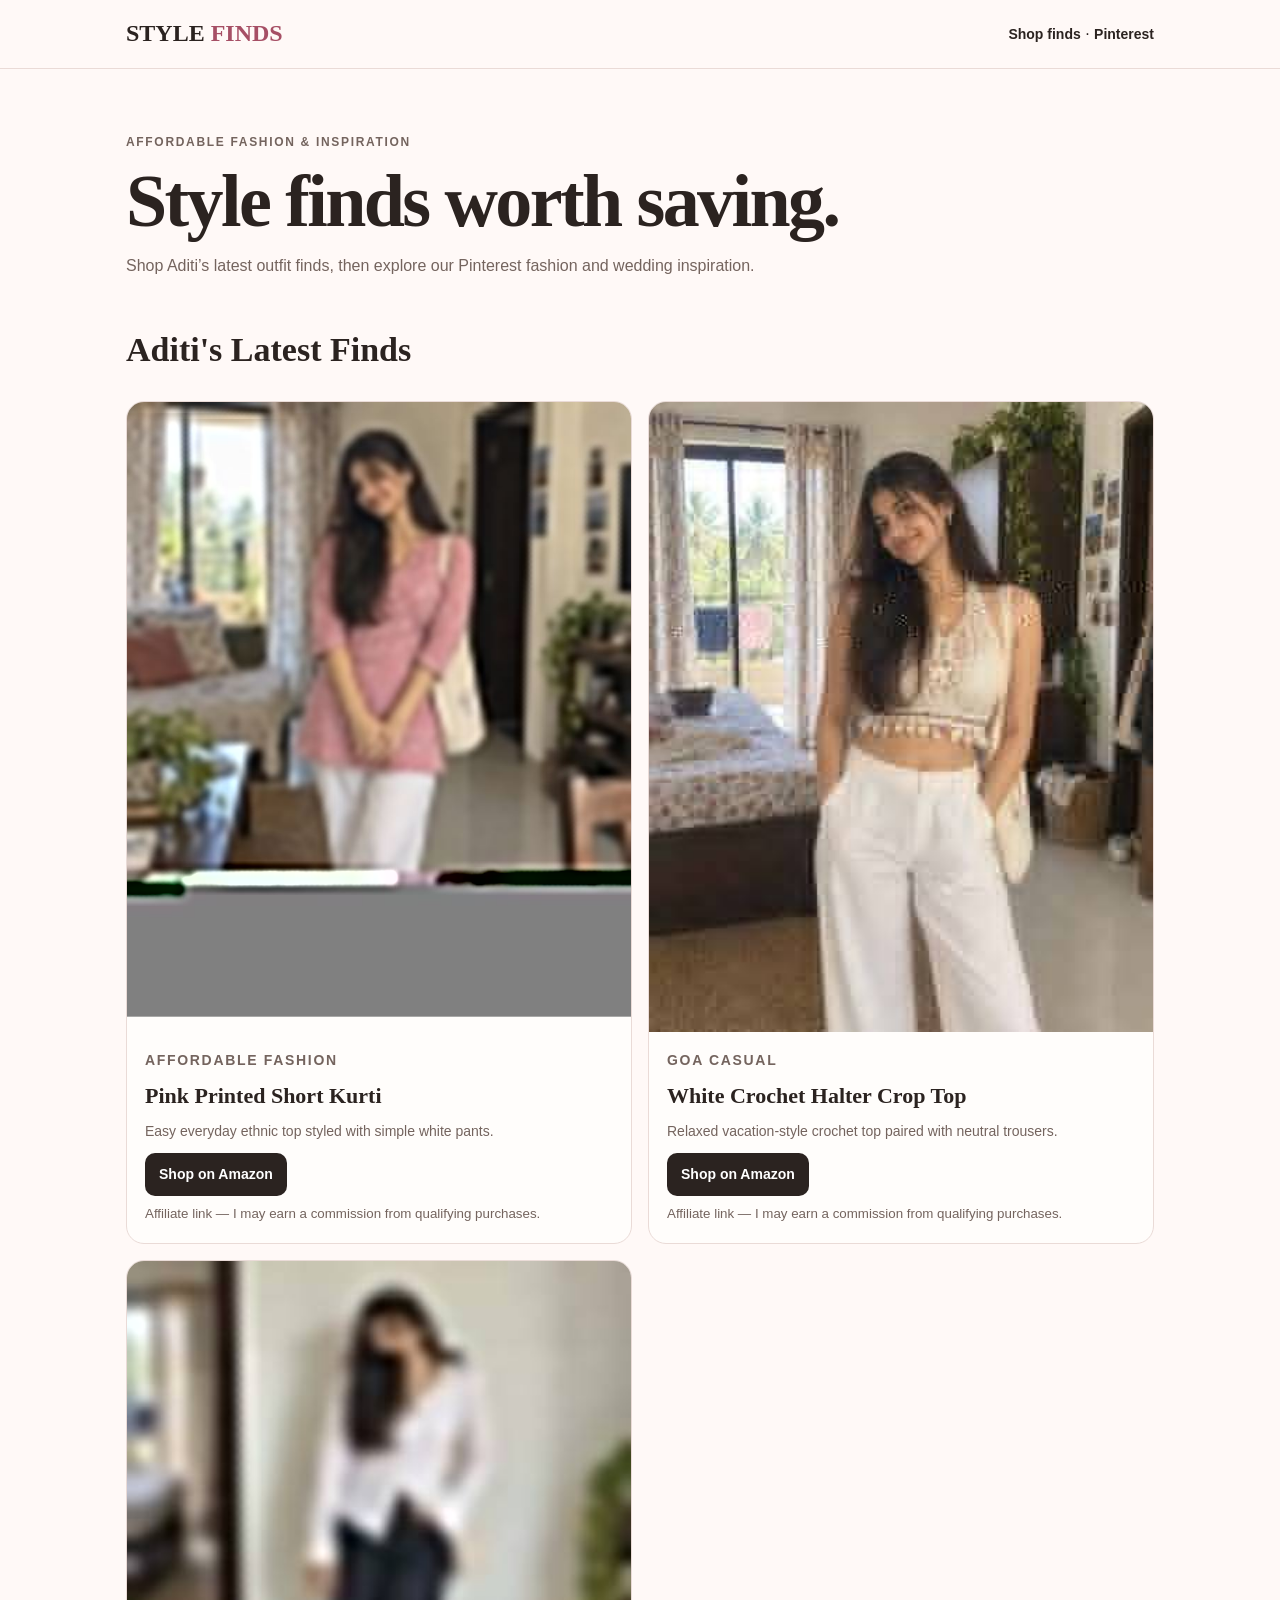
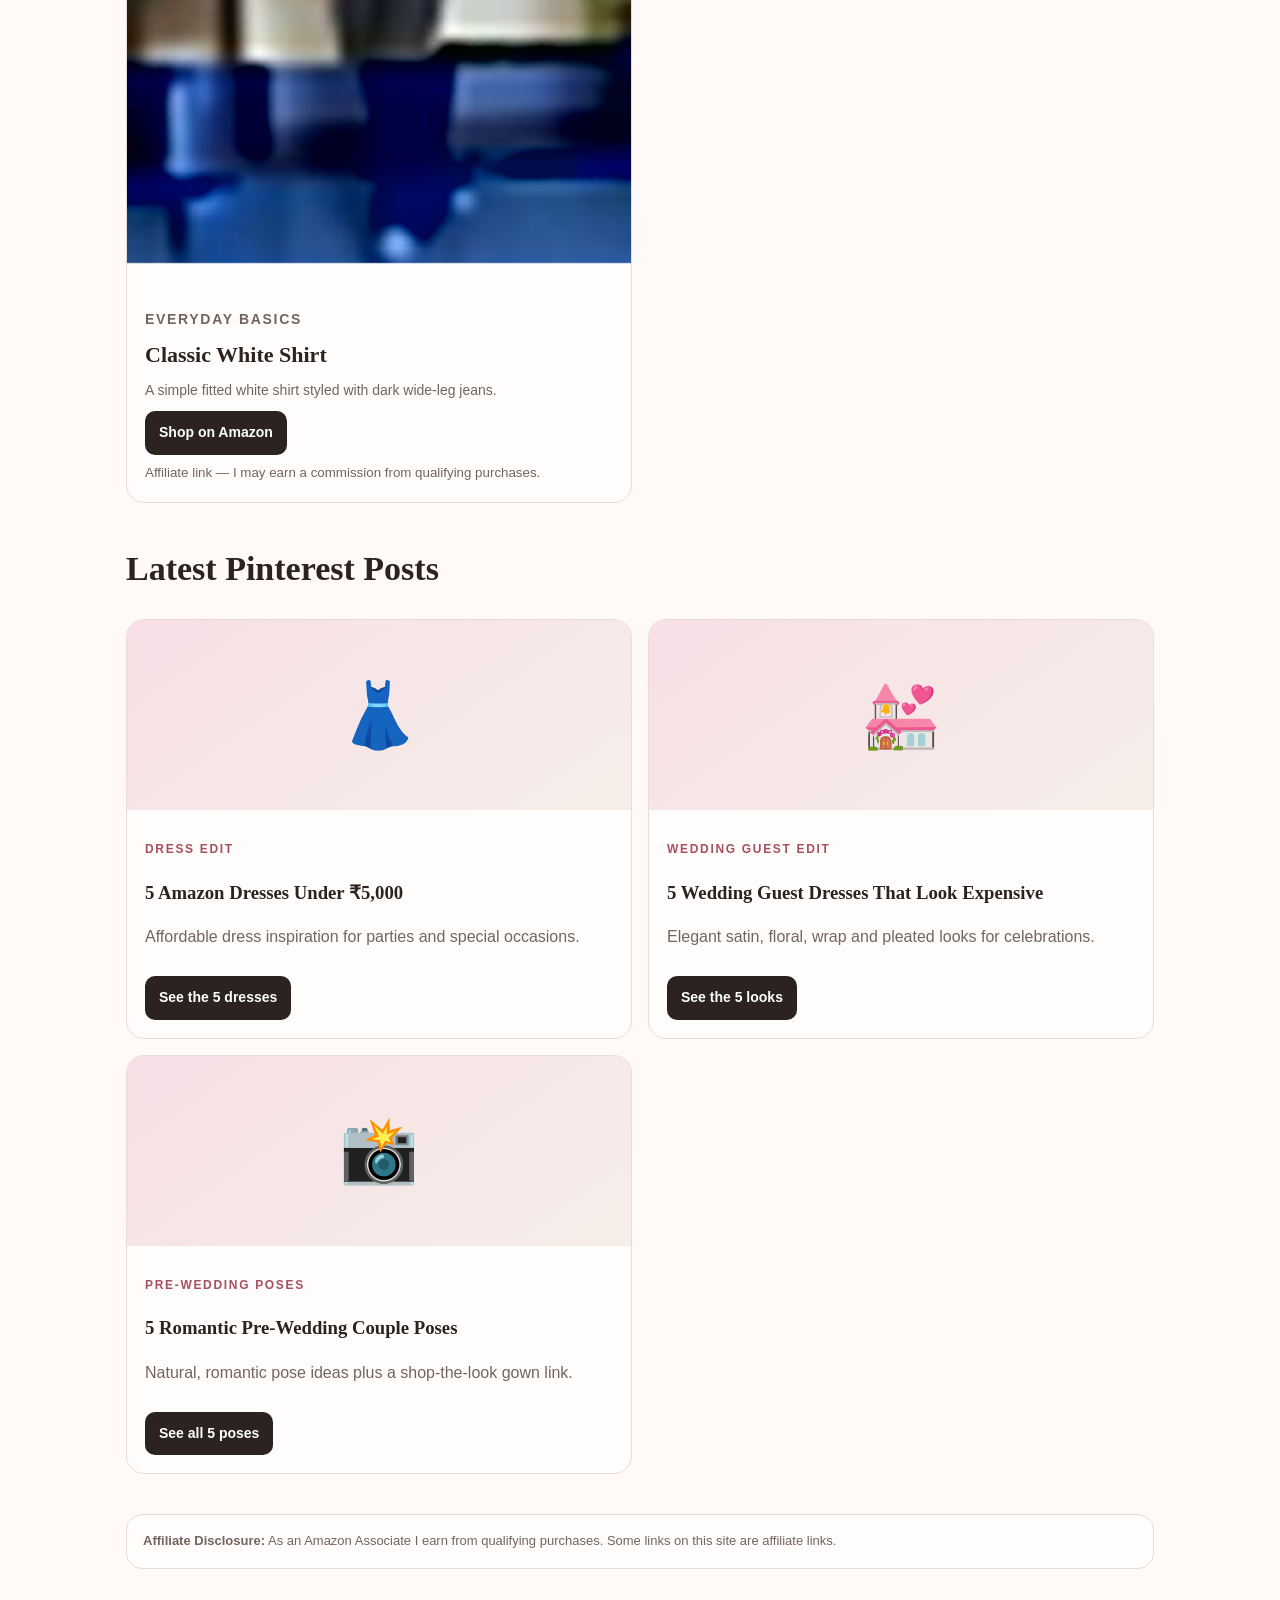
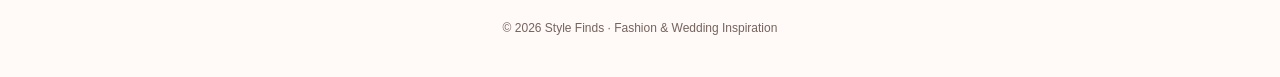
==== index.html @ 00b9300a "Put Instagram shop finds first on landing page" ====
<!doctype html>
<html lang="en">
<head>
<meta charset="utf-8"><meta name="viewport" content="width=device-width,initial-scale=1">
<title>Style Finds | Affordable Fashion & Wedding Inspiration</title>
<meta name="description" content="Affordable fashion finds, Pinterest outfit ideas and wedding inspiration.">
<link rel="stylesheet" href="assets/styles.css">
</head>
<body>
<header><div class="wrap nav"><a class="brand" href="index.html">STYLE <span>FINDS</span></a><nav><a href="#instagram-finds">Shop finds</a> · <a href="#posts">Pinterest</a></nav></div></header>
<main class="wrap">
<section class="hero"><p class="kicker">Affordable fashion & inspiration</p><h1>Style finds worth saving.</h1><p>Shop Aditi’s latest outfit finds, then explore our Pinterest fashion and wedding inspiration.</p></section>

<section id="instagram-finds">
  <h2>Aditi's Latest Finds</h2>
  <div class="product-grid">
    <article class="product">
      <img src="assets/aditi-pink-kurti.jpg" alt="Aditi wearing a pink printed kurti" class="product-image" loading="lazy" decoding="async">
      <div class="product-copy">
        <p class="product-category">Affordable fashion</p>
        <h3>Pink Printed Short Kurti</h3>
        <p>Easy everyday ethnic top styled with simple white pants.</p>
        <a href="https://link.amazon/B05fGh5Cb" target="_blank" rel="nofollow sponsored noopener">Shop on Amazon</a>
        <small>Affiliate link — I may earn a commission from qualifying purchases.</small>
      </div>
    </article>

    <article class="product">
      <img src="assets/aditi-crochet-top.jpg" alt="Aditi wearing a white crochet halter crop top" class="product-image" loading="lazy" decoding="async">
      <div class="product-copy">
        <p class="product-category">Goa casual</p>
        <h3>White Crochet Halter Crop Top</h3>
        <p>Relaxed vacation-style crochet top paired with neutral trousers.</p>
        <a href="https://link.amazon/B07fJzAlu" target="_blank" rel="nofollow sponsored noopener">Shop on Amazon</a>
        <small>Affiliate link — I may earn a commission from qualifying purchases.</small>
      </div>
    </article>

    <article class="product">
      <img src="assets/aditi-white-shirt.jpg" alt="Aditi wearing a fitted white shirt" class="product-image" loading="lazy" decoding="async">
      <div class="product-copy">
        <p class="product-category">Everyday basics</p>
        <h3>Classic White Shirt</h3>
        <p>A simple fitted white shirt styled with dark wide-leg jeans.</p>
        <a href="https://link.amazon/B0d11ypb2" target="_blank" rel="nofollow sponsored noopener">Shop on Amazon</a>
        <small>Affiliate link — I may earn a commission from qualifying purchases.</small>
      </div>
    </article>
  </div>
</section>

<section id="posts"><h2>Latest Pinterest Posts</h2><div class="post-grid">
<article class="post-card"><div class="post-art">👗</div><div class="post-copy"><p class="kicker">Dress edit</p><h3>5 Amazon Dresses Under ₹5,000</h3><p class="muted">Affordable dress inspiration for parties and special occasions.</p><a href="posts/5-dresses-under-5000.html">See the 5 dresses</a></div></article>
<article class="post-card"><div class="post-art">💒</div><div class="post-copy"><p class="kicker">Wedding guest edit</p><h3>5 Wedding Guest Dresses That Look Expensive</h3><p class="muted">Elegant satin, floral, wrap and pleated looks for celebrations.</p><a href="posts/5-wedding-guest-dresses.html">See the 5 looks</a></div></article>
<article class="post-card"><div class="post-art">📸</div><div class="post-copy"><p class="kicker">Pre-wedding poses</p><h3>5 Romantic Pre-Wedding Couple Poses</h3><p class="muted">Natural, romantic pose ideas plus a shop-the-look gown link.</p><a href="posts/5-pre-wedding-couple-poses.html">See all 5 poses</a></div></article>
</div></section>




<div class="notice"><strong>Affiliate Disclosure:</strong> As an Amazon Associate I earn from qualifying purchases. Some links on this site are affiliate links.</div>
</main><footer>© 2026 Style Finds · Fashion & Wedding Inspiration</footer></body></html>
---- assets/styles.css ----
:root{
  --paper:#fff9f7;--white:#fffdfb;--rose:#a64f65;--blush:#d9a0ae;
  --soft:#f4dde3;--ink:#2b2320;--muted:#74645e;--line:#eadbd7
}
*{box-sizing:border-box}
body{margin:0;background:var(--paper);color:var(--ink);font-family:Arial,Helvetica,sans-serif;line-height:1.55}
.wrap{max-width:1060px;margin:auto;padding:0 16px}
header{border-bottom:1px solid var(--line);background:rgba(255,249,247,.96)}
.nav{height:68px;display:flex;align-items:center;justify-content:space-between}
.brand{font-family:Georgia,serif;font-weight:700;font-size:24px;text-decoration:none;color:var(--ink)}
.brand span{color:var(--rose)}
nav a{color:var(--ink);text-decoration:none;font-weight:700;font-size:14px}
.hero{padding:52px 0 30px}
.kicker{color:var(--rose);font-size:12px;font-weight:800;letter-spacing:.14em;text-transform:uppercase}
h1,h2,h3{font-family:Georgia,serif}
h1{font-size:clamp(42px,7vw,74px);line-height:1;letter-spacing:-.035em;margin:10px 0 16px}
h2{font-size:34px;margin:0 0 10px}
.hero p,.muted{color:var(--muted)}
.post-grid,.product-grid{display:grid;grid-template-columns:repeat(2,minmax(0,1fr));gap:16px;margin:24px 0 40px}
.post-card,.product{background:var(--white);border:1px solid var(--line);border-radius:18px;overflow:hidden}
.post-art,.product-art{min-height:190px;display:grid;place-items:center;background:linear-gradient(145deg,#f7dfe5,#f6eee9);font-size:64px}
.post-copy,.product-copy{padding:18px}
.post-copy a,.product-copy a{display:inline-block;margin-top:10px;background:var(--ink);color:white;text-decoration:none;padding:11px 14px;border-radius:10px;font-weight:800;font-size:14px}
.product-category{color:var(--rose);font-size:11px;letter-spacing:.12em;text-transform:uppercase;font-weight:800}
.product h3{margin:7px 0 8px;font-size:22px}
.product p{margin:0;color:var(--muted);font-size:14px}
.product small{display:block;margin-top:8px;color:var(--muted)}
.notice{background:var(--white);border:1px solid var(--line);border-radius:16px;padding:16px;margin:24px 0;color:var(--muted);font-size:13px}
.back{display:inline-block;margin:26px 0 0;color:var(--rose);font-weight:800;text-decoration:none}
footer{padding:26px 0 40px;color:var(--muted);font-size:12px;text-align:center}
@media(max-width:700px){.post-grid,.product-grid{grid-template-columns:1fr}.hero{padding-top:34px}}

.product-image{
  width:100%;
  height:auto;
  display:block;
  object-fit:contain;
  image-rendering:auto;
}
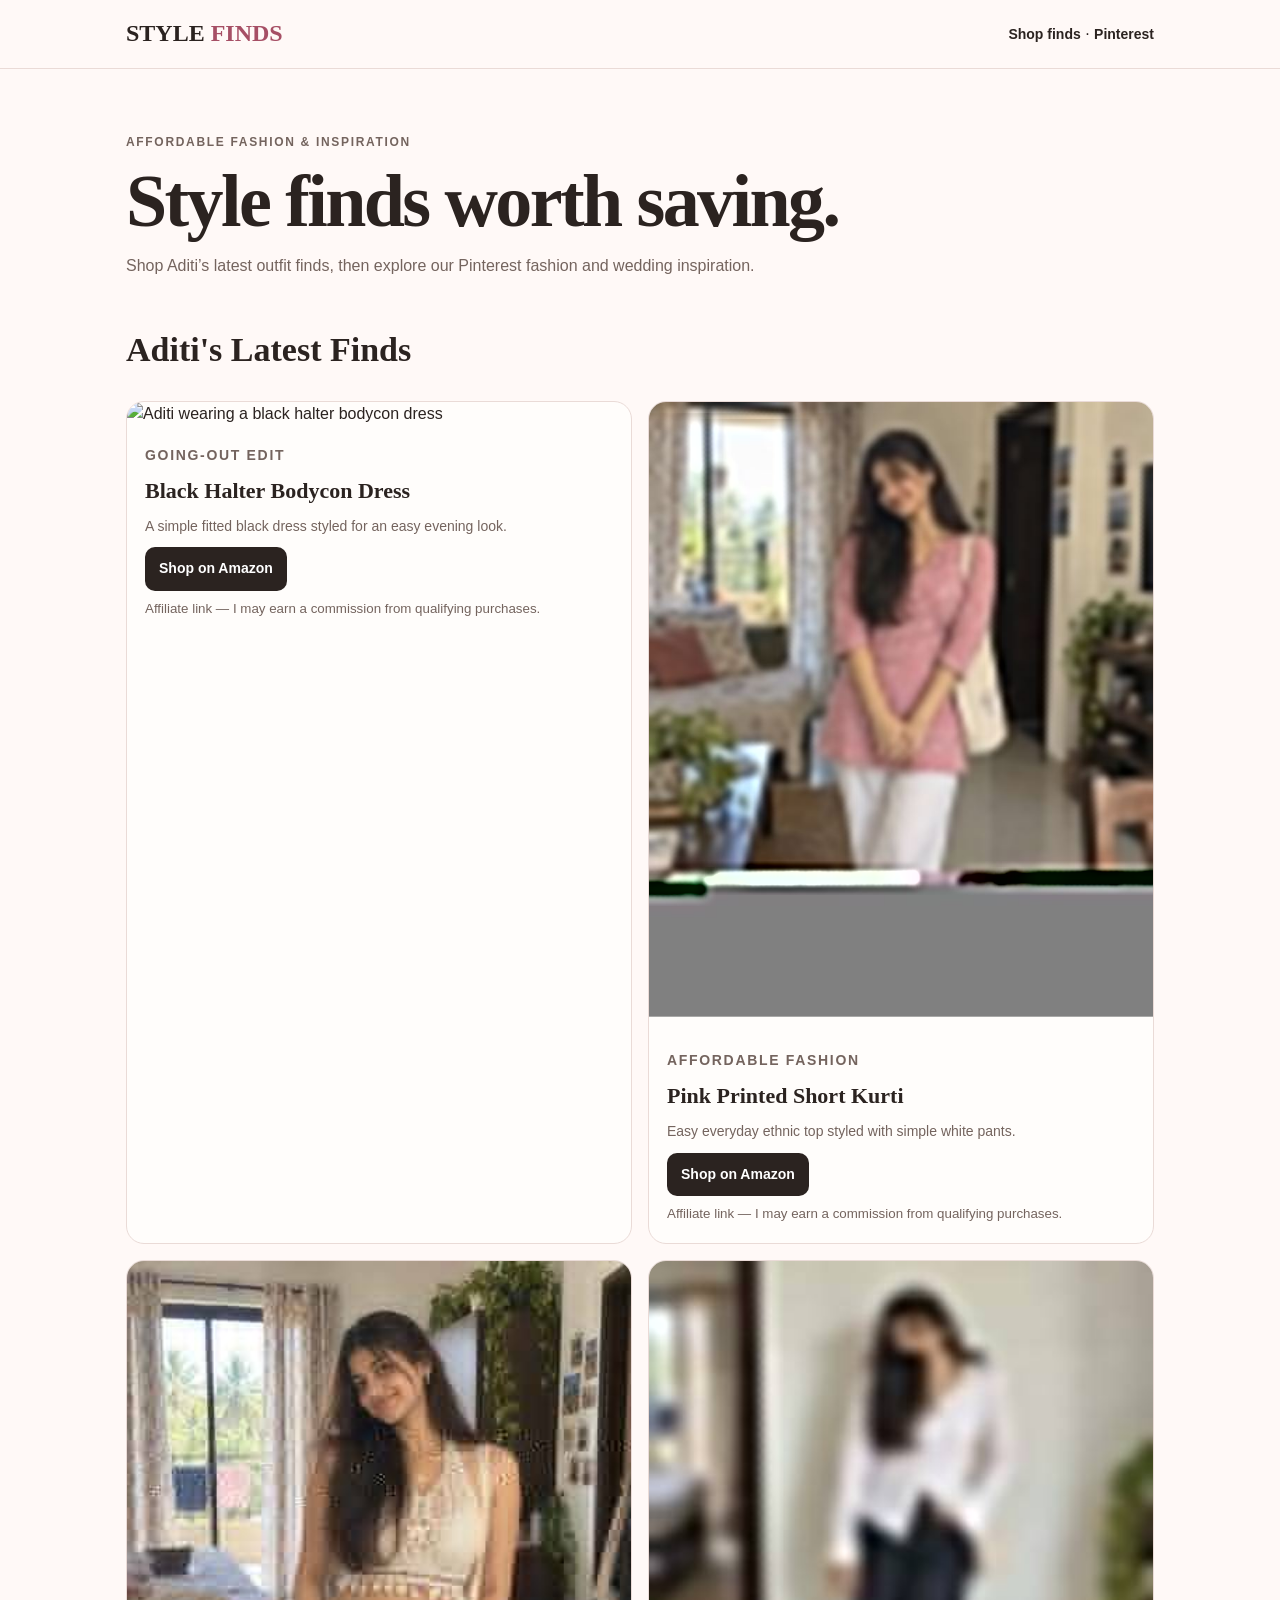
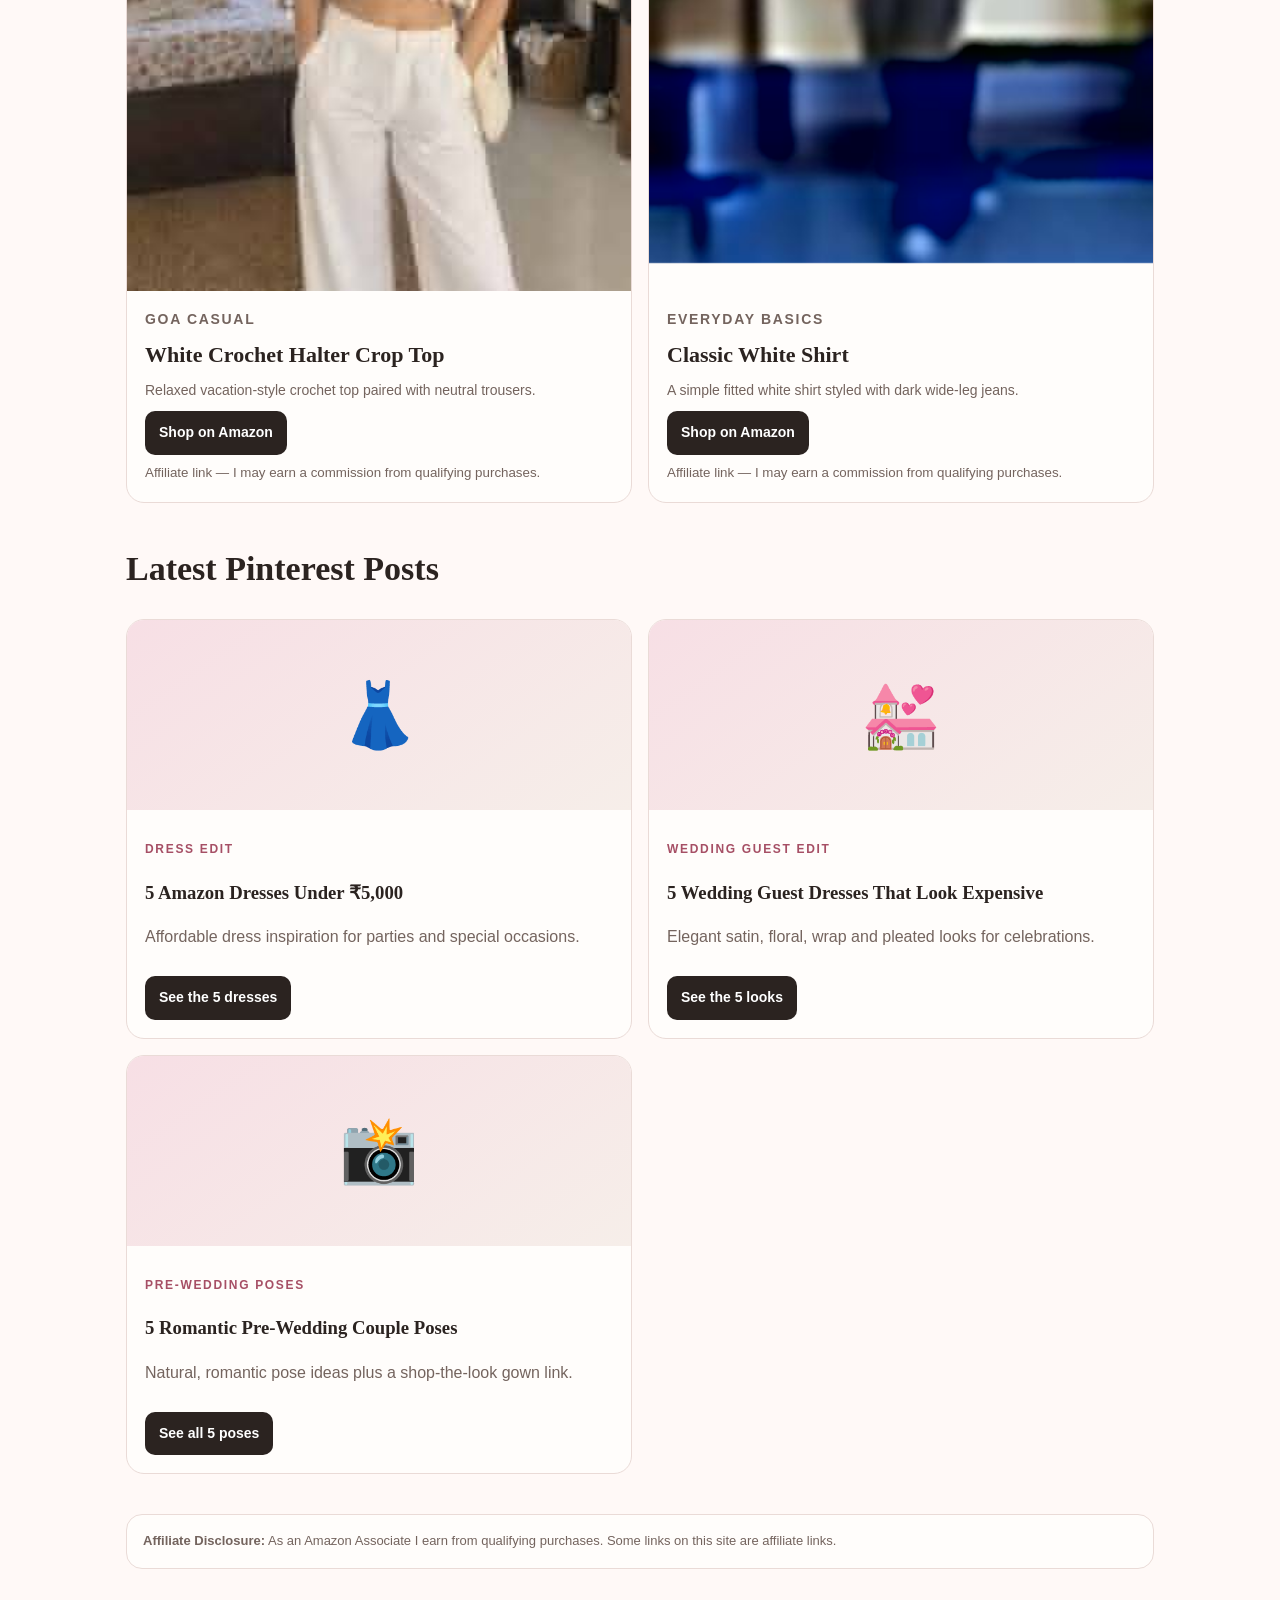
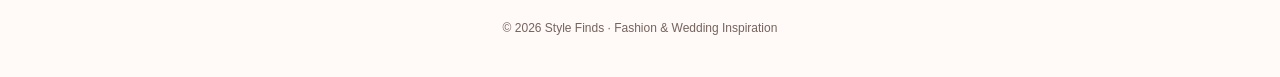
==== commit f73b0fa1: "Add black dress affiliate find" ====
--- a/index.html
+++ b/index.html
@@ -14,6 +14,17 @@
 <section id="instagram-finds">
   <h2>Aditi's Latest Finds</h2>
   <div class="product-grid">
+    <article class="product">
+      <img src="[data-uri]" alt="Aditi wearing a black halter bodycon dress" class="product-image" loading="lazy" decoding="async">
+      <div class="product-copy">
+        <p class="product-category">Going-out edit</p>
+        <h3>Black Halter Bodycon Dress</h3>
+        <p>A simple fitted black dress styled for an easy evening look.</p>
+        <a href="https://link.amazon/B09naNJTI" target="_blank" rel="nofollow sponsored noopener">Shop on Amazon</a>
+        <small>Affiliate link — I may earn a commission from qualifying purchases.</small>
+      </div>
+    </article>
+
     <article class="product">
       <img src="assets/aditi-pink-kurti.jpg" alt="Aditi wearing a pink printed kurti" class="product-image" loading="lazy" decoding="async">
       <div class="product-copy">
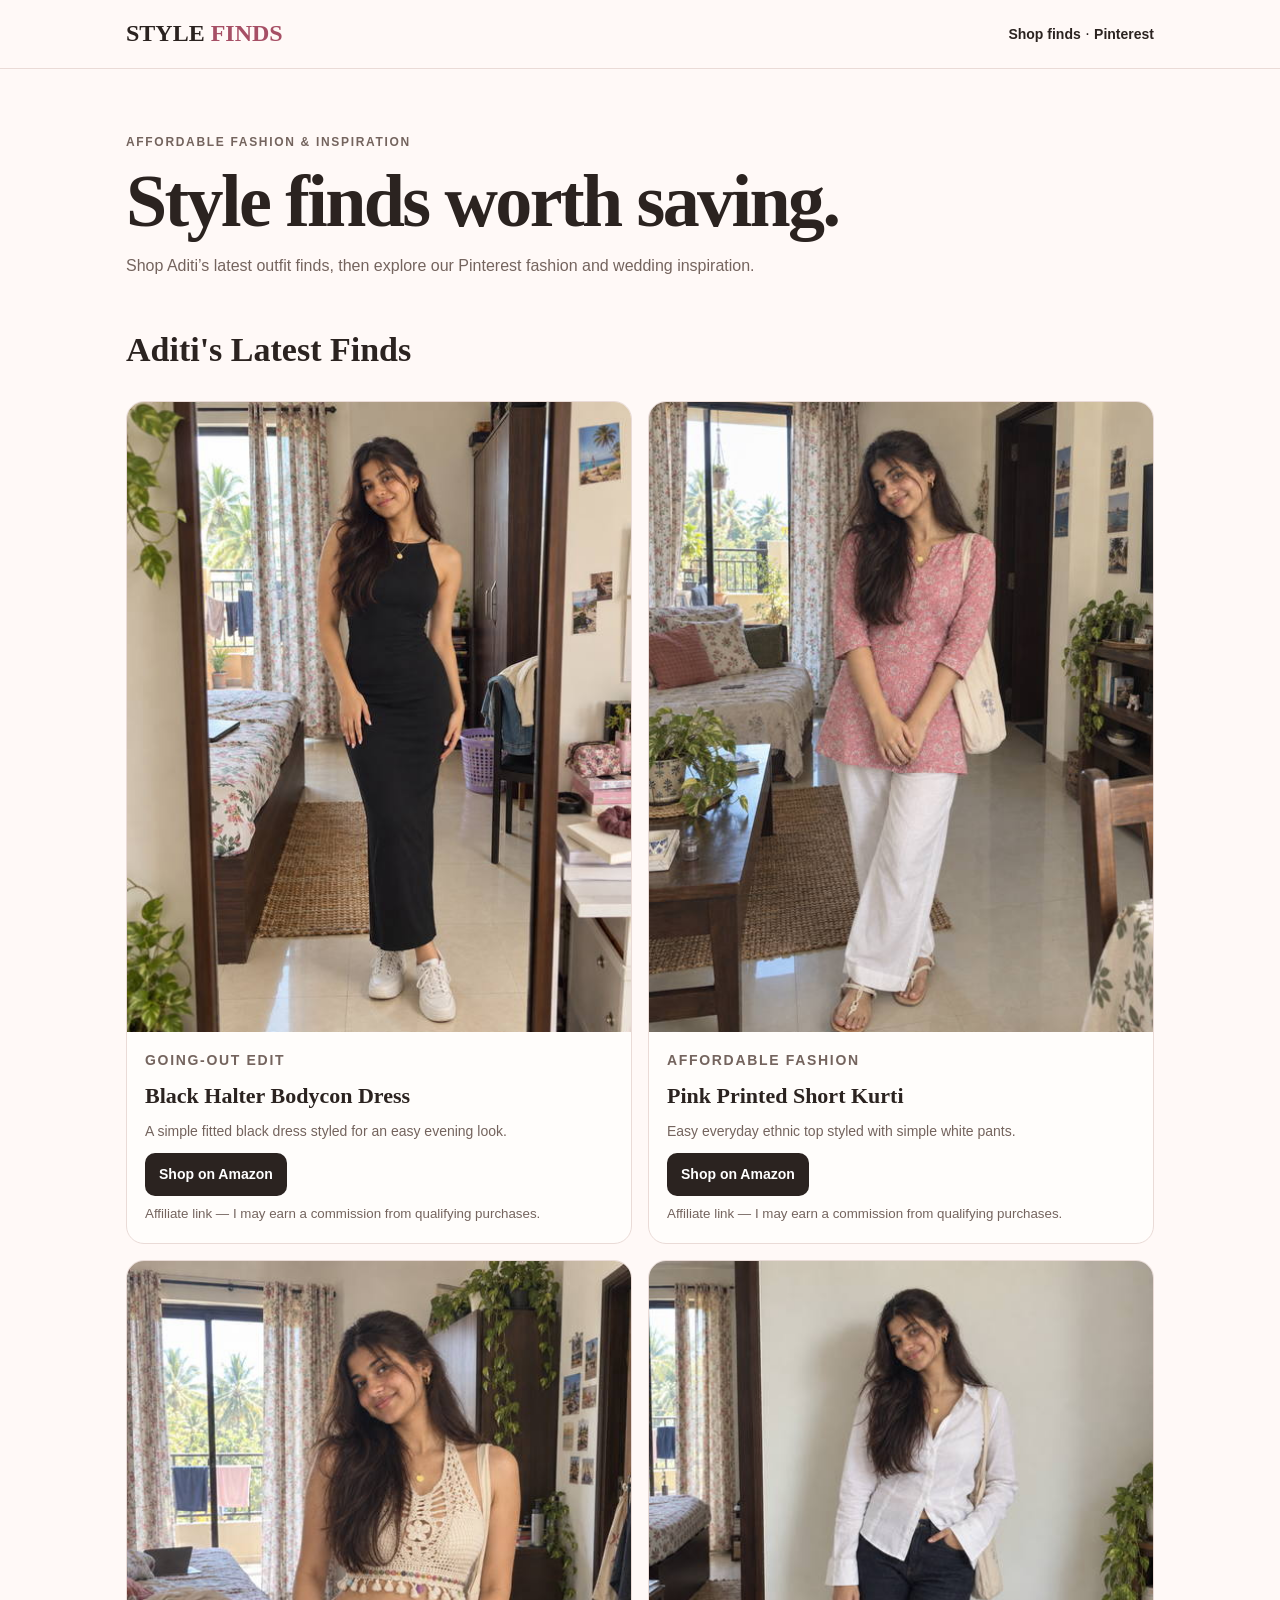
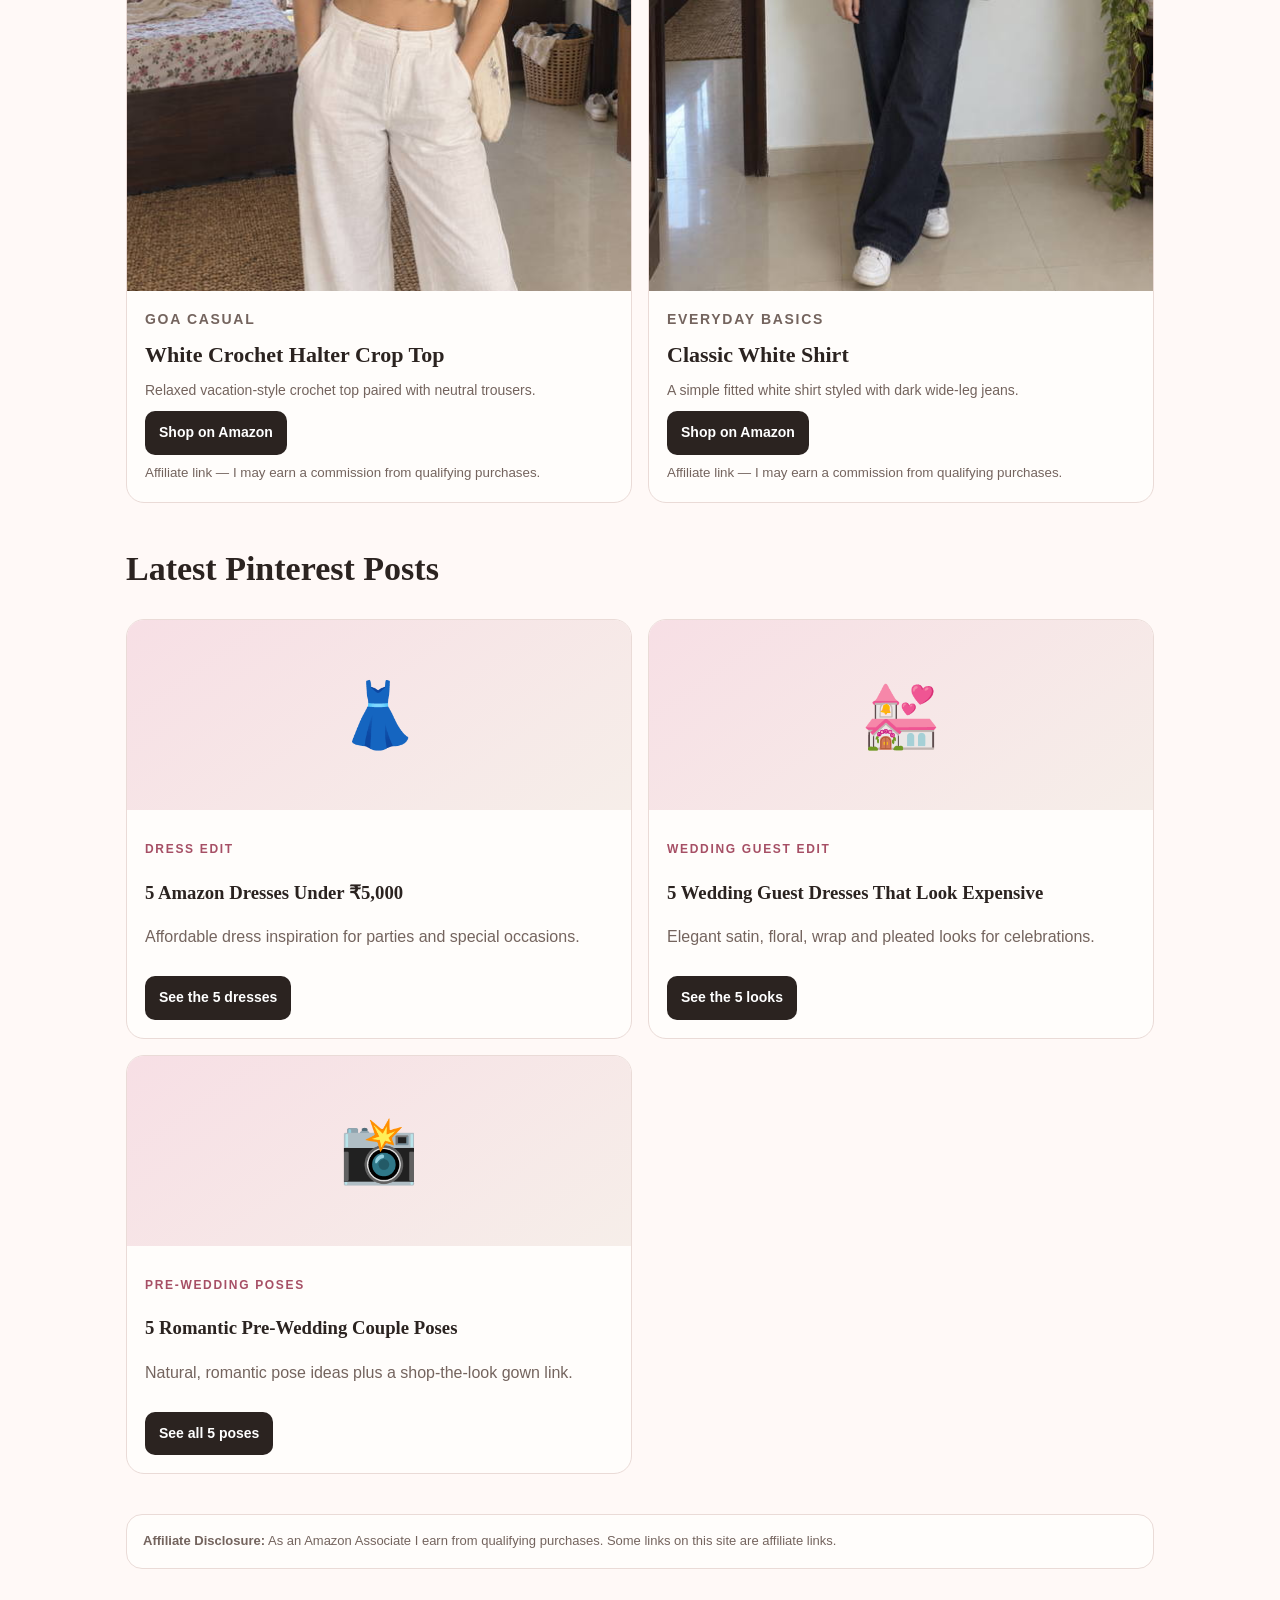
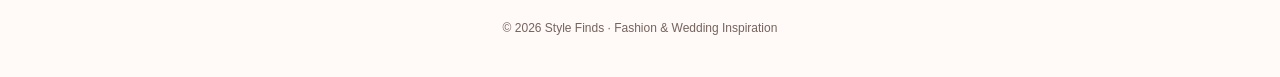
==== commit cfdeb2f2: "Use high quality black dress image asset" ====
--- a/index.html
+++ b/index.html
@@ -15,7 +15,7 @@
   <h2>Aditi's Latest Finds</h2>
   <div class="product-grid">
     <article class="product">
-      <img src="[data-uri]" alt="Aditi wearing a black halter bodycon dress" class="product-image" loading="lazy" decoding="async">
+      <img src="assets/aditi-black-dress.jpg" alt="Aditi wearing a black halter bodycon dress" class="product-image" loading="lazy" decoding="async">
       <div class="product-copy">
         <p class="product-category">Going-out edit</p>
         <h3>Black Halter Bodycon Dress</h3>
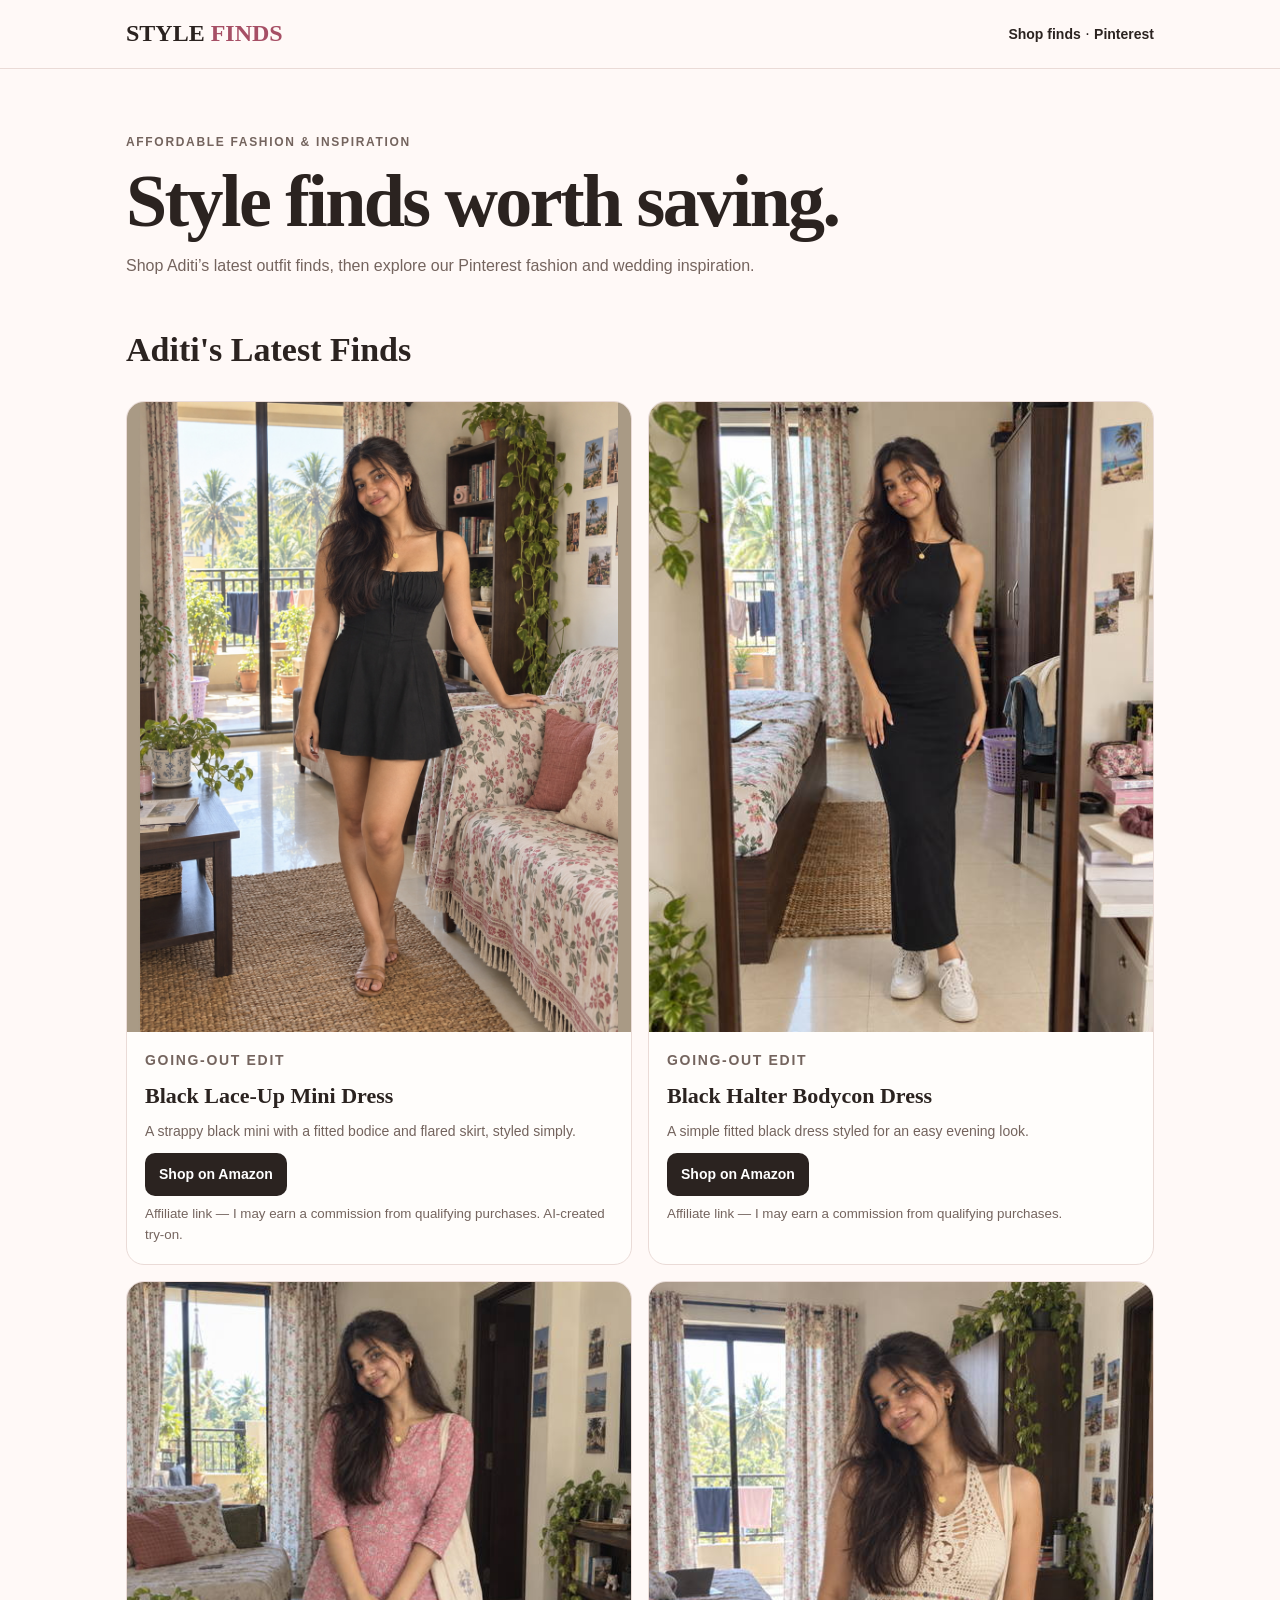
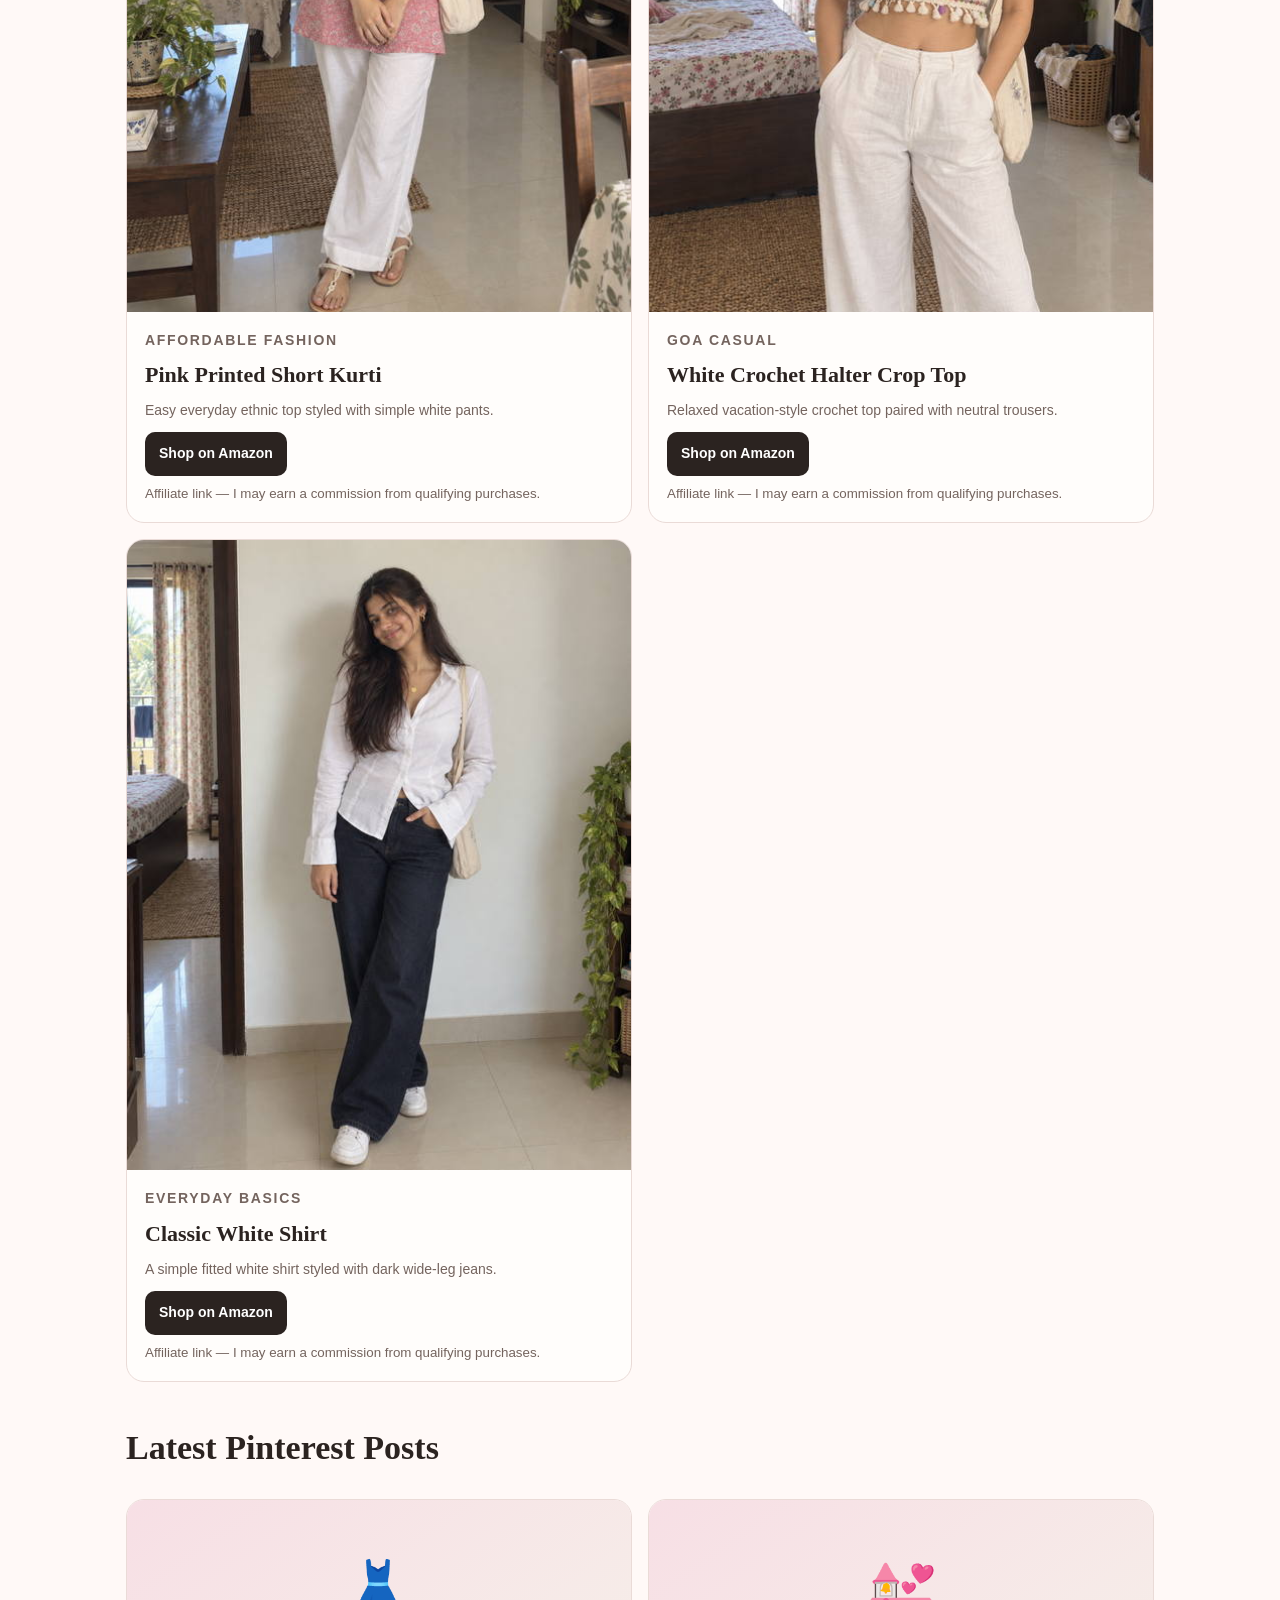
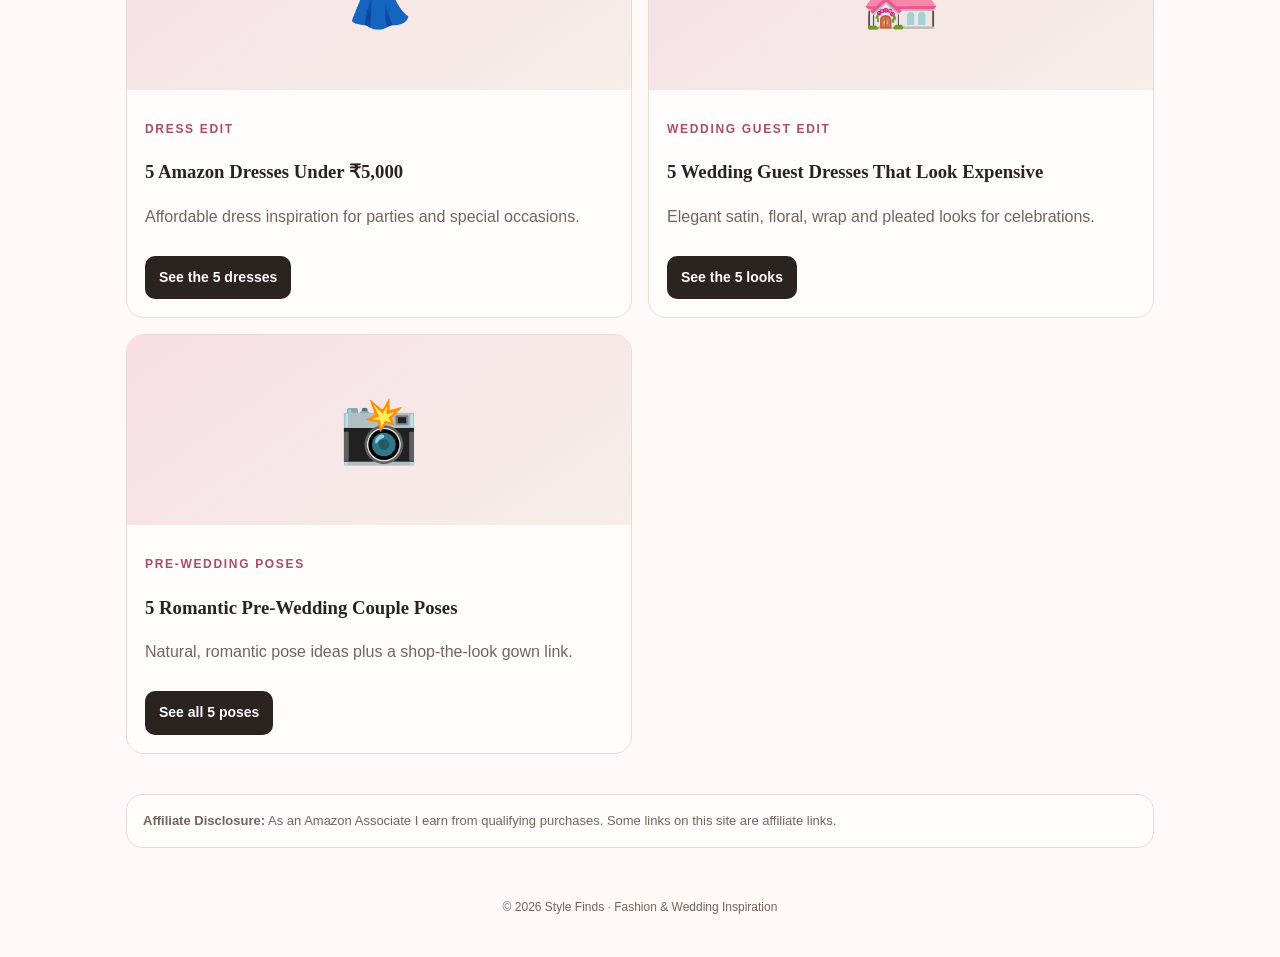
==== commit 197caf60: "Add Aditi black lace-up mini dress with affiliate link and quality image" ====
--- a/index.html
+++ b/index.html
@@ -1,73 +1,85 @@
-<!doctype html>
-<html lang="en">
-<head>
-<meta charset="utf-8"><meta name="viewport" content="width=device-width,initial-scale=1">
-<title>Style Finds | Affordable Fashion & Wedding Inspiration</title>
-<meta name="description" content="Affordable fashion finds, Pinterest outfit ideas and wedding inspiration.">
-<link rel="stylesheet" href="assets/styles.css">
-</head>
-<body>
-<header><div class="wrap nav"><a class="brand" href="index.html">STYLE <span>FINDS</span></a><nav><a href="#instagram-finds">Shop finds</a> · <a href="#posts">Pinterest</a></nav></div></header>
-<main class="wrap">
-<section class="hero"><p class="kicker">Affordable fashion & inspiration</p><h1>Style finds worth saving.</h1><p>Shop Aditi’s latest outfit finds, then explore our Pinterest fashion and wedding inspiration.</p></section>
-
-<section id="instagram-finds">
-  <h2>Aditi's Latest Finds</h2>
-  <div class="product-grid">
-    <article class="product">
-      <img src="assets/aditi-black-dress.jpg" alt="Aditi wearing a black halter bodycon dress" class="product-image" loading="lazy" decoding="async">
-      <div class="product-copy">
-        <p class="product-category">Going-out edit</p>
-        <h3>Black Halter Bodycon Dress</h3>
-        <p>A simple fitted black dress styled for an easy evening look.</p>
-        <a href="https://link.amazon/B09naNJTI" target="_blank" rel="nofollow sponsored noopener">Shop on Amazon</a>
-        <small>Affiliate link — I may earn a commission from qualifying purchases.</small>
-      </div>
-    </article>
-
-    <article class="product">
-      <img src="assets/aditi-pink-kurti.jpg" alt="Aditi wearing a pink printed kurti" class="product-image" loading="lazy" decoding="async">
-      <div class="product-copy">
-        <p class="product-category">Affordable fashion</p>
-        <h3>Pink Printed Short Kurti</h3>
-        <p>Easy everyday ethnic top styled with simple white pants.</p>
-        <a href="https://link.amazon/B05fGh5Cb" target="_blank" rel="nofollow sponsored noopener">Shop on Amazon</a>
-        <small>Affiliate link — I may earn a commission from qualifying purchases.</small>
-      </div>
-    </article>
-
-    <article class="product">
-      <img src="assets/aditi-crochet-top.jpg" alt="Aditi wearing a white crochet halter crop top" class="product-image" loading="lazy" decoding="async">
-      <div class="product-copy">
-        <p class="product-category">Goa casual</p>
-        <h3>White Crochet Halter Crop Top</h3>
-        <p>Relaxed vacation-style crochet top paired with neutral trousers.</p>
-        <a href="https://link.amazon/B07fJzAlu" target="_blank" rel="nofollow sponsored noopener">Shop on Amazon</a>
-        <small>Affiliate link — I may earn a commission from qualifying purchases.</small>
-      </div>
-    </article>
-
-    <article class="product">
-      <img src="assets/aditi-white-shirt.jpg" alt="Aditi wearing a fitted white shirt" class="product-image" loading="lazy" decoding="async">
-      <div class="product-copy">
-        <p class="product-category">Everyday basics</p>
-        <h3>Classic White Shirt</h3>
-        <p>A simple fitted white shirt styled with dark wide-leg jeans.</p>
-        <a href="https://link.amazon/B0d11ypb2" target="_blank" rel="nofollow sponsored noopener">Shop on Amazon</a>
-        <small>Affiliate link — I may earn a commission from qualifying purchases.</small>
-      </div>
-    </article>
-  </div>
-</section>
-
-<section id="posts"><h2>Latest Pinterest Posts</h2><div class="post-grid">
-<article class="post-card"><div class="post-art">👗</div><div class="post-copy"><p class="kicker">Dress edit</p><h3>5 Amazon Dresses Under ₹5,000</h3><p class="muted">Affordable dress inspiration for parties and special occasions.</p><a href="posts/5-dresses-under-5000.html">See the 5 dresses</a></div></article>
-<article class="post-card"><div class="post-art">💒</div><div class="post-copy"><p class="kicker">Wedding guest edit</p><h3>5 Wedding Guest Dresses That Look Expensive</h3><p class="muted">Elegant satin, floral, wrap and pleated looks for celebrations.</p><a href="posts/5-wedding-guest-dresses.html">See the 5 looks</a></div></article>
-<article class="post-card"><div class="post-art">📸</div><div class="post-copy"><p class="kicker">Pre-wedding poses</p><h3>5 Romantic Pre-Wedding Couple Poses</h3><p class="muted">Natural, romantic pose ideas plus a shop-the-look gown link.</p><a href="posts/5-pre-wedding-couple-poses.html">See all 5 poses</a></div></article>
-</div></section>
-
-
-
-
-<div class="notice"><strong>Affiliate Disclosure:</strong> As an Amazon Associate I earn from qualifying purchases. Some links on this site are affiliate links.</div>
-</main><footer>© 2026 Style Finds · Fashion & Wedding Inspiration</footer></body></html>+<!doctype html>
+<html lang="en">
+<head>
+<meta charset="utf-8"><meta name="viewport" content="width=device-width,initial-scale=1">
+<title>Style Finds | Affordable Fashion & Wedding Inspiration</title>
+<meta name="description" content="Affordable fashion finds, Pinterest outfit ideas and wedding inspiration.">
+<link rel="stylesheet" href="assets/styles.css">
+</head>
+<body>
+<header><div class="wrap nav"><a class="brand" href="index.html">STYLE <span>FINDS</span></a><nav><a href="#instagram-finds">Shop finds</a> · <a href="#posts">Pinterest</a></nav></div></header>
+<main class="wrap">
+<section class="hero"><p class="kicker">Affordable fashion & inspiration</p><h1>Style finds worth saving.</h1><p>Shop Aditi’s latest outfit finds, then explore our Pinterest fashion and wedding inspiration.</p></section>
+
+<section id="instagram-finds">
+  <h2>Aditi's Latest Finds</h2>
+  <div class="product-grid">
+    <!-- fashion:3b0d719eda5a:start -->
+    <article class="product">
+      <img src="assets/aditi-3b0d719eda5a.jpg" alt="AI-created try-on: Aditi wearing Black Lace-Up Mini Dress" class="product-image" loading="lazy" decoding="async" width="1080" height="1350">
+      <div class="product-copy">
+        <p class="product-category">Going-out edit</p>
+        <h3>Black Lace-Up Mini Dress</h3>
+        <p>A strappy black mini with a fitted bodice and flared skirt, styled simply.</p>
+        <a href="https://link.amazon/B0hC541G6" target="_blank" rel="nofollow sponsored noopener">Shop on Amazon</a>
+        <small>Affiliate link — I may earn a commission from qualifying purchases. AI-created try-on.</small>
+      </div>
+    </article>
+    <!-- fashion:3b0d719eda5a:end -->
+    <article class="product">
+      <img src="assets/aditi-black-dress.jpg" alt="Aditi wearing a black halter bodycon dress" class="product-image" loading="lazy" decoding="async">
+      <div class="product-copy">
+        <p class="product-category">Going-out edit</p>
+        <h3>Black Halter Bodycon Dress</h3>
+        <p>A simple fitted black dress styled for an easy evening look.</p>
+        <a href="https://link.amazon/B09naNJTI" target="_blank" rel="nofollow sponsored noopener">Shop on Amazon</a>
+        <small>Affiliate link — I may earn a commission from qualifying purchases.</small>
+      </div>
+    </article>
+
+    <article class="product">
+      <img src="assets/aditi-pink-kurti.jpg" alt="Aditi wearing a pink printed kurti" class="product-image" loading="lazy" decoding="async">
+      <div class="product-copy">
+        <p class="product-category">Affordable fashion</p>
+        <h3>Pink Printed Short Kurti</h3>
+        <p>Easy everyday ethnic top styled with simple white pants.</p>
+        <a href="https://link.amazon/B05fGh5Cb" target="_blank" rel="nofollow sponsored noopener">Shop on Amazon</a>
+        <small>Affiliate link — I may earn a commission from qualifying purchases.</small>
+      </div>
+    </article>
+
+    <article class="product">
+      <img src="assets/aditi-crochet-top.jpg" alt="Aditi wearing a white crochet halter crop top" class="product-image" loading="lazy" decoding="async">
+      <div class="product-copy">
+        <p class="product-category">Goa casual</p>
+        <h3>White Crochet Halter Crop Top</h3>
+        <p>Relaxed vacation-style crochet top paired with neutral trousers.</p>
+        <a href="https://link.amazon/B07fJzAlu" target="_blank" rel="nofollow sponsored noopener">Shop on Amazon</a>
+        <small>Affiliate link — I may earn a commission from qualifying purchases.</small>
+      </div>
+    </article>
+
+    <article class="product">
+      <img src="assets/aditi-white-shirt.jpg" alt="Aditi wearing a fitted white shirt" class="product-image" loading="lazy" decoding="async">
+      <div class="product-copy">
+        <p class="product-category">Everyday basics</p>
+        <h3>Classic White Shirt</h3>
+        <p>A simple fitted white shirt styled with dark wide-leg jeans.</p>
+        <a href="https://link.amazon/B0d11ypb2" target="_blank" rel="nofollow sponsored noopener">Shop on Amazon</a>
+        <small>Affiliate link — I may earn a commission from qualifying purchases.</small>
+      </div>
+    </article>
+  </div>
+</section>
+
+<section id="posts"><h2>Latest Pinterest Posts</h2><div class="post-grid">
+<article class="post-card"><div class="post-art">👗</div><div class="post-copy"><p class="kicker">Dress edit</p><h3>5 Amazon Dresses Under ₹5,000</h3><p class="muted">Affordable dress inspiration for parties and special occasions.</p><a href="posts/5-dresses-under-5000.html">See the 5 dresses</a></div></article>
+<article class="post-card"><div class="post-art">💒</div><div class="post-copy"><p class="kicker">Wedding guest edit</p><h3>5 Wedding Guest Dresses That Look Expensive</h3><p class="muted">Elegant satin, floral, wrap and pleated looks for celebrations.</p><a href="posts/5-wedding-guest-dresses.html">See the 5 looks</a></div></article>
+<article class="post-card"><div class="post-art">📸</div><div class="post-copy"><p class="kicker">Pre-wedding poses</p><h3>5 Romantic Pre-Wedding Couple Poses</h3><p class="muted">Natural, romantic pose ideas plus a shop-the-look gown link.</p><a href="posts/5-pre-wedding-couple-poses.html">See all 5 poses</a></div></article>
+</div></section>
+
+
+
+
+<div class="notice"><strong>Affiliate Disclosure:</strong> As an Amazon Associate I earn from qualifying purchases. Some links on this site are affiliate links.</div>
+</main><footer>© 2026 Style Finds · Fashion & Wedding Inspiration</footer></body></html>
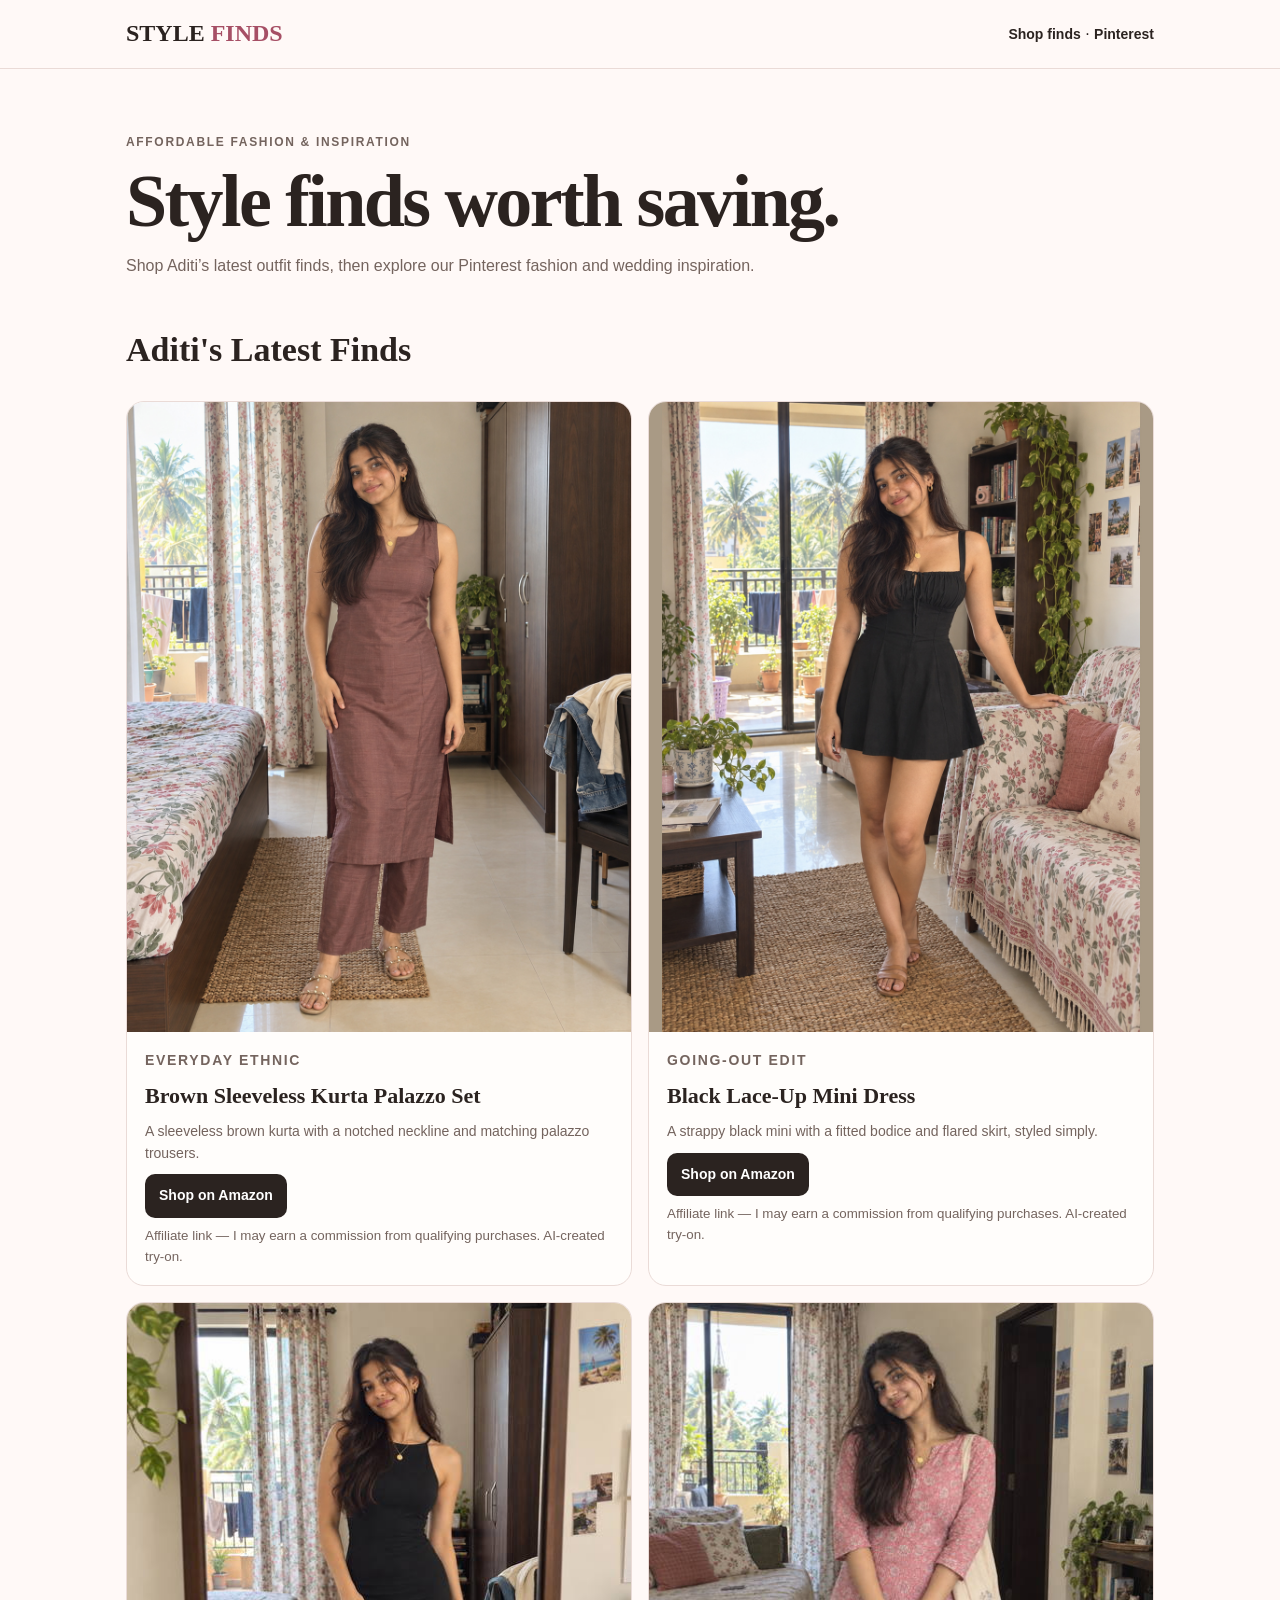
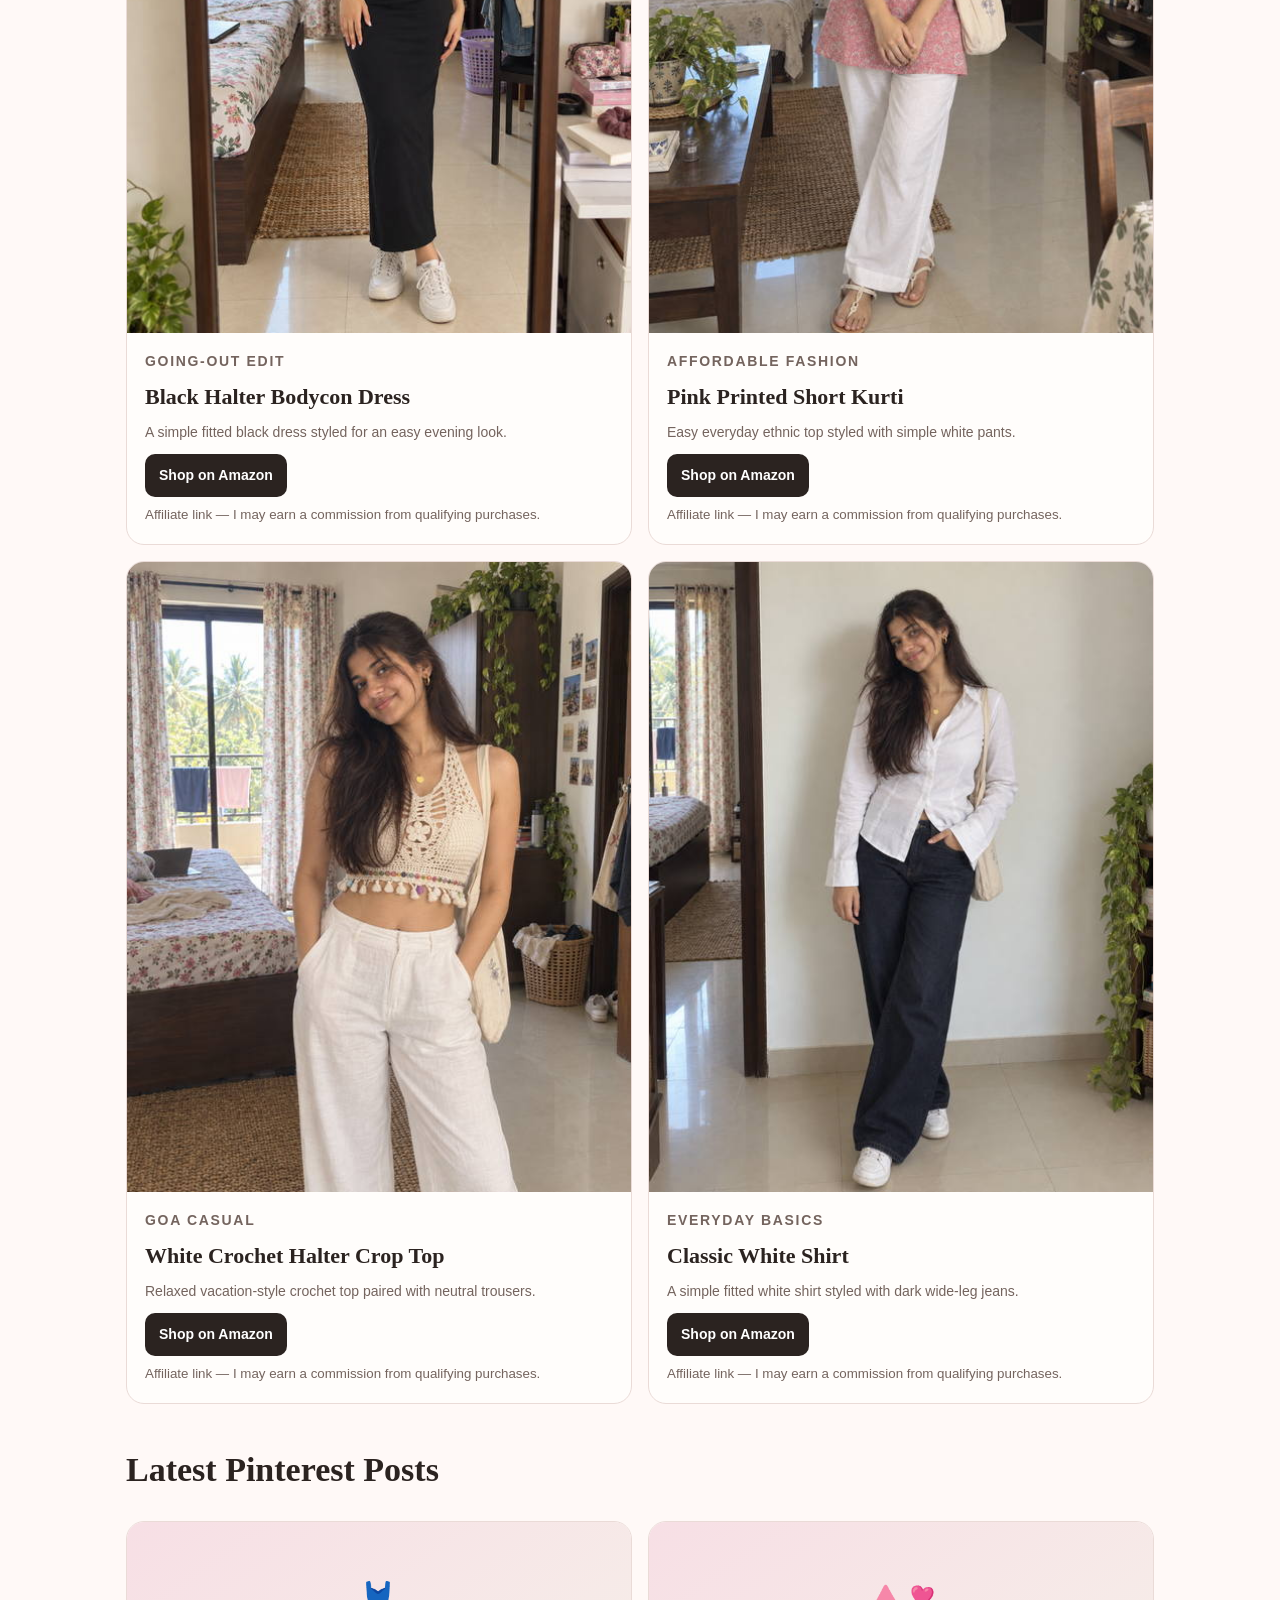
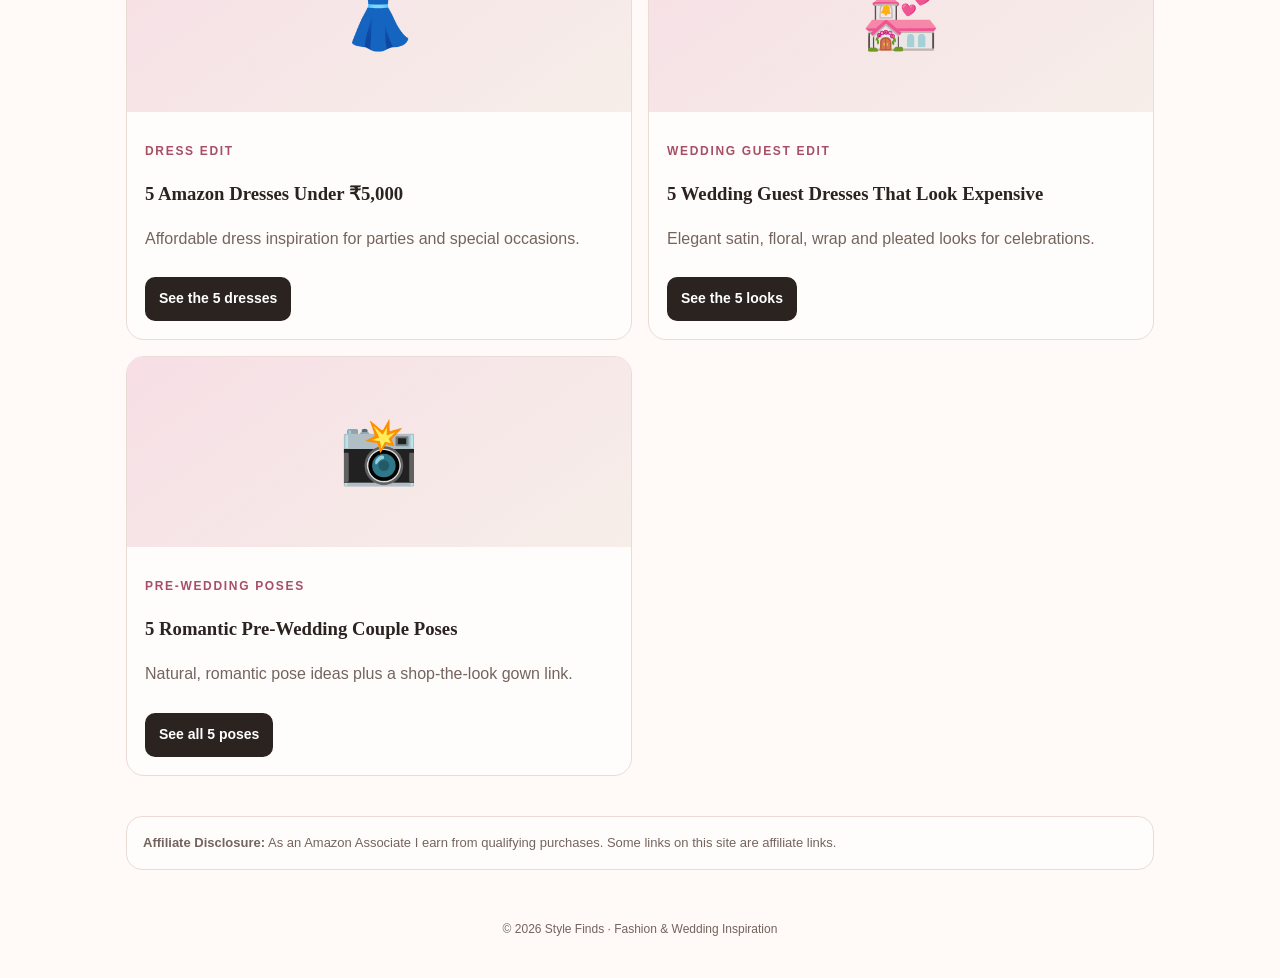
==== commit 78245f3d: "Add Aditi brown kurta and palazzo outfit find" ====
--- a/index.html
+++ b/index.html
@@ -14,6 +14,18 @@
 <section id="instagram-finds">
   <h2>Aditi's Latest Finds</h2>
   <div class="product-grid">
+    <!-- fashion:70c540d7809e:start -->
+    <article class="product">
+      <img src="assets/aditi-70c540d7809e.jpg" alt="AI-created try-on: Aditi wearing Brown Sleeveless Kurta Palazzo Set" class="product-image" loading="lazy" decoding="async" width="1080" height="1350">
+      <div class="product-copy">
+        <p class="product-category">Everyday ethnic</p>
+        <h3>Brown Sleeveless Kurta Palazzo Set</h3>
+        <p>A sleeveless brown kurta with a notched neckline and matching palazzo trousers.</p>
+        <a href="https://link.amazon/B0b7BLfui" target="_blank" rel="nofollow sponsored noopener">Shop on Amazon</a>
+        <small>Affiliate link — I may earn a commission from qualifying purchases. AI-created try-on.</small>
+      </div>
+    </article>
+    <!-- fashion:70c540d7809e:end -->
     <!-- fashion:3b0d719eda5a:start -->
     <article class="product">
       <img src="assets/aditi-3b0d719eda5a.jpg" alt="AI-created try-on: Aditi wearing Black Lace-Up Mini Dress" class="product-image" loading="lazy" decoding="async" width="1080" height="1350">
@@ -82,4 +94,4 @@
 
 
 <div class="notice"><strong>Affiliate Disclosure:</strong> As an Amazon Associate I earn from qualifying purchases. Some links on this site are affiliate links.</div>
-</main><footer>© 2026 Style Finds · Fashion & Wedding Inspiration</footer></body></html>
+</main><footer>© 2026 Style Finds · Fashion & Wedding Inspiration</footer></body></html>
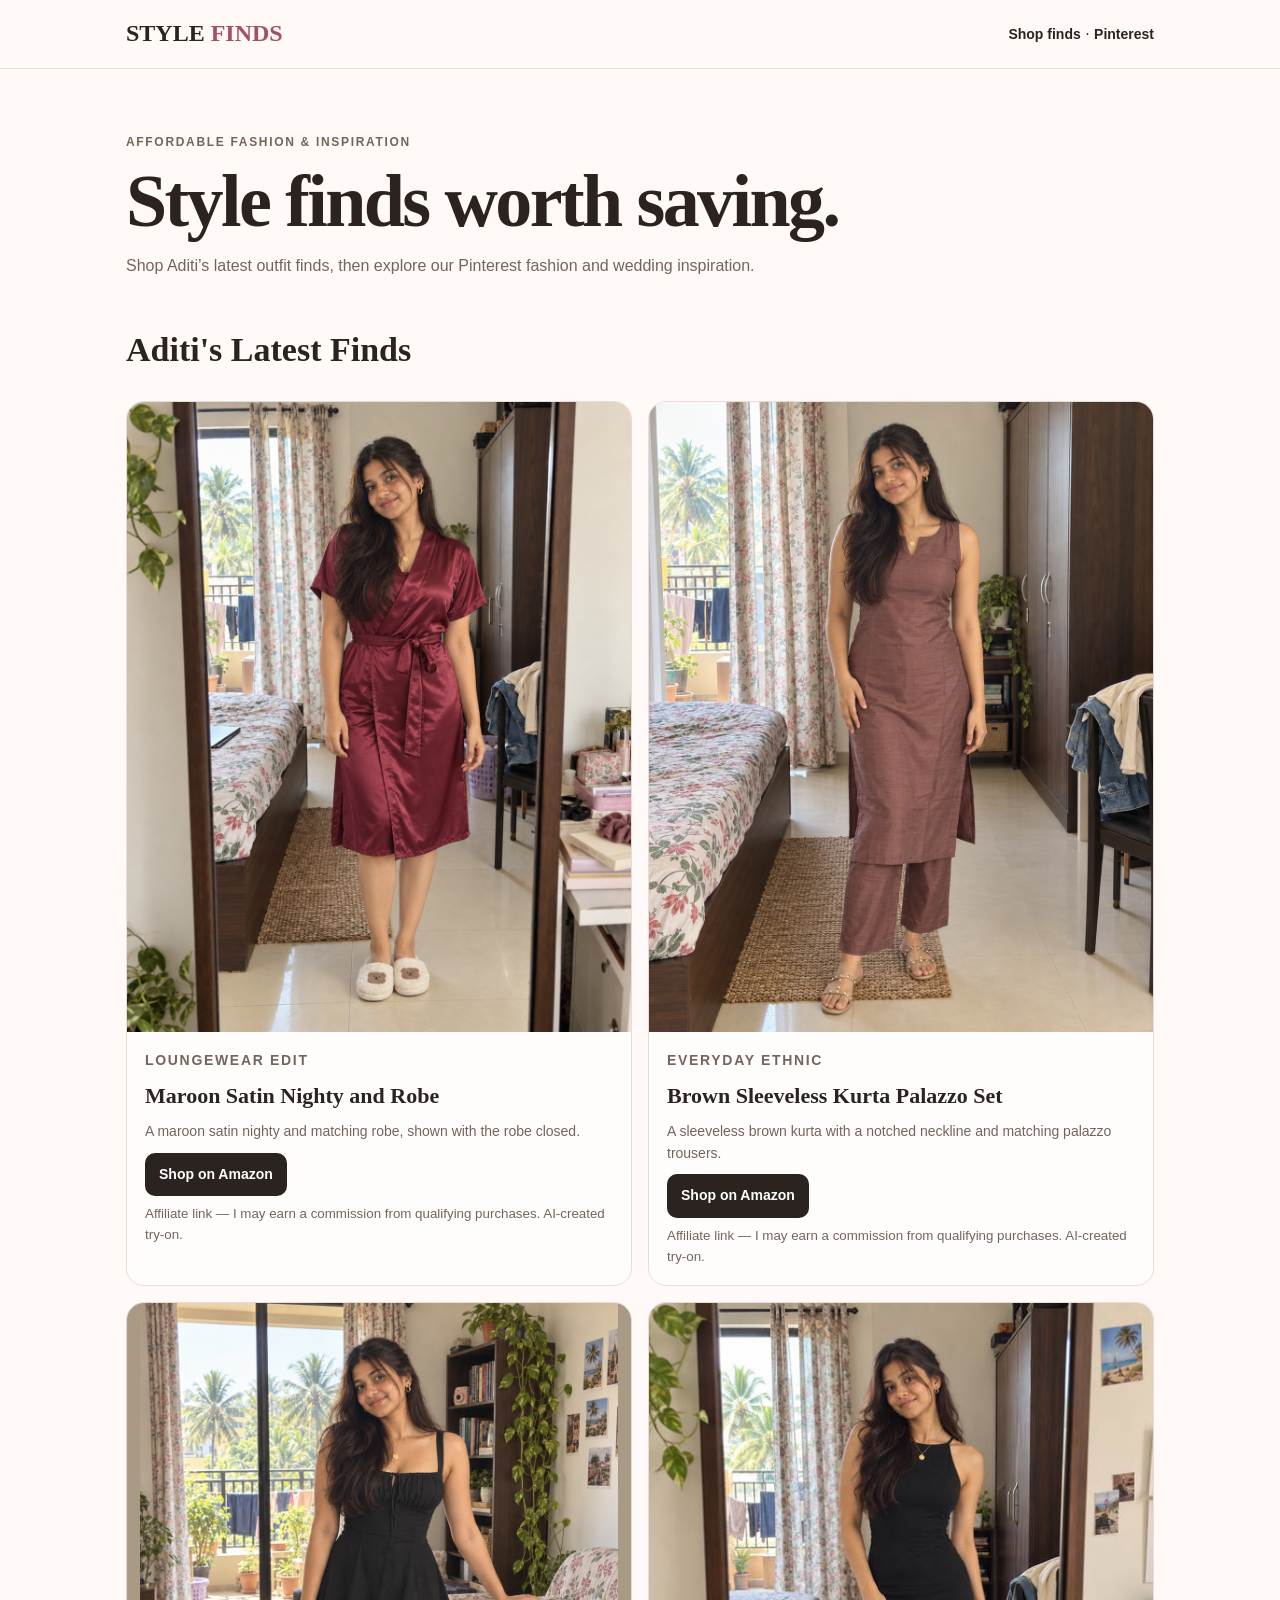
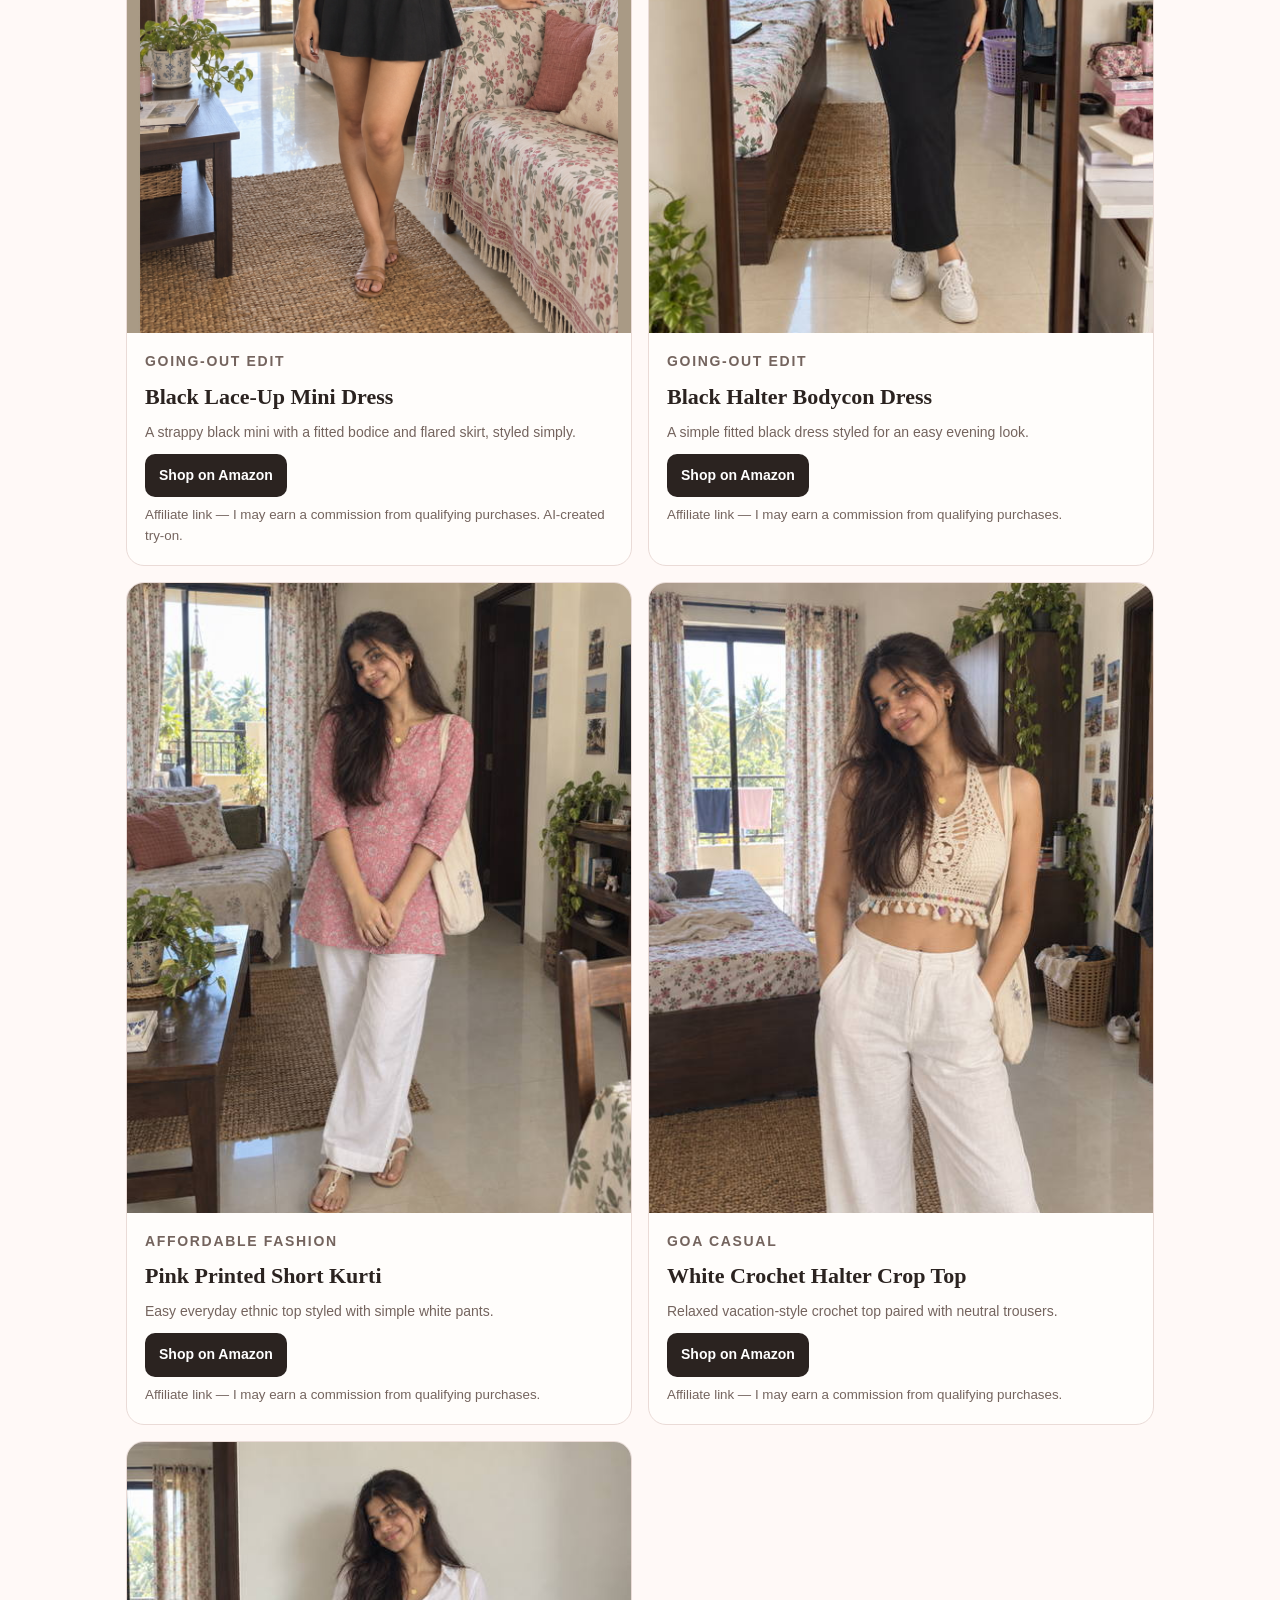
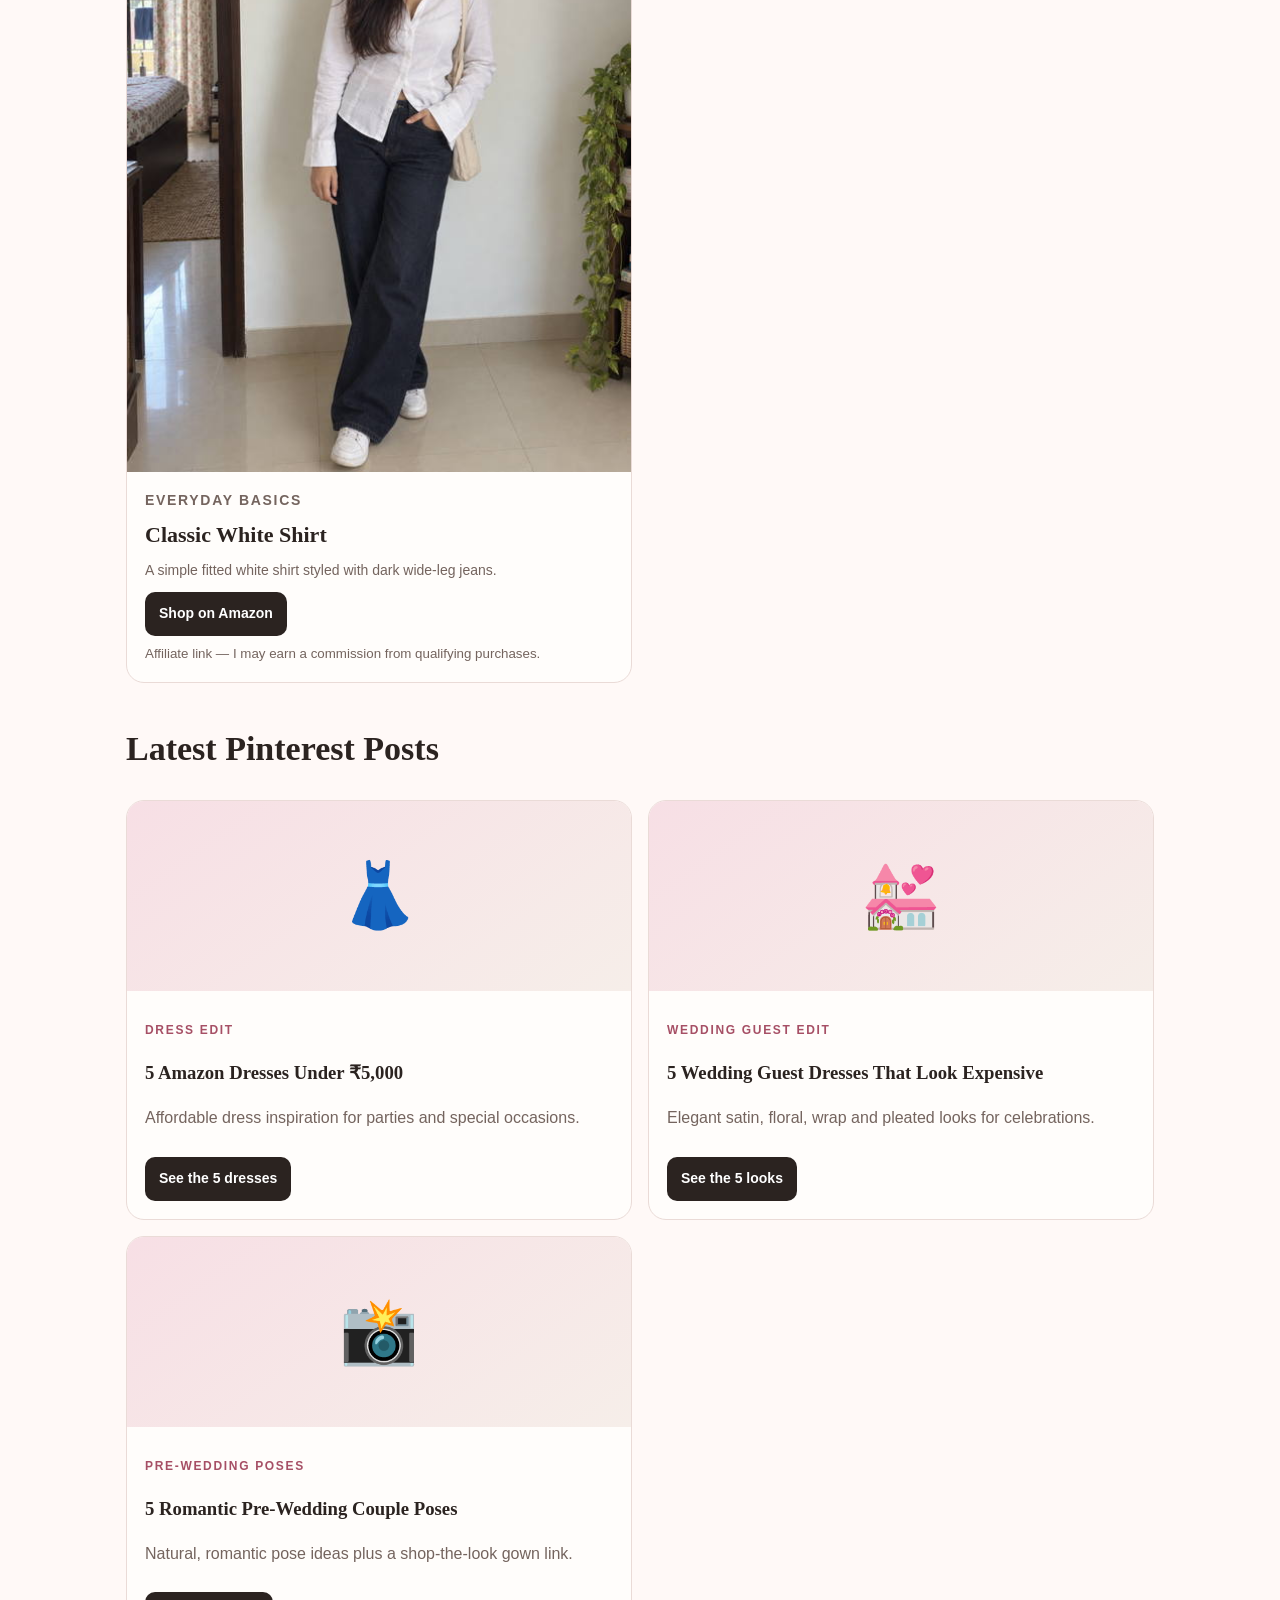
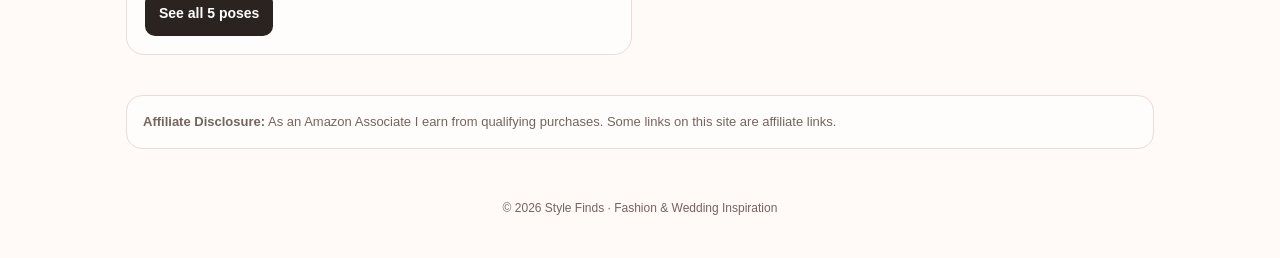
==== commit 394caf28: "Add Aditi maroon satin robe find" ====
--- a/index.html
+++ b/index.html
@@ -14,6 +14,18 @@
 <section id="instagram-finds">
   <h2>Aditi's Latest Finds</h2>
   <div class="product-grid">
+    <!-- fashion:cbf00c484497:start -->
+    <article class="product">
+      <img src="assets/aditi-cbf00c484497.jpg" alt="AI-created try-on: Aditi wearing Maroon Satin Nighty and Robe" class="product-image" loading="lazy" decoding="async" width="1080" height="1350">
+      <div class="product-copy">
+        <p class="product-category">Loungewear edit</p>
+        <h3>Maroon Satin Nighty and Robe</h3>
+        <p>A maroon satin nighty and matching robe, shown with the robe closed.</p>
+        <a href="https://link.amazon/B00G7jH6C" target="_blank" rel="nofollow sponsored noopener">Shop on Amazon</a>
+        <small>Affiliate link — I may earn a commission from qualifying purchases. AI-created try-on.</small>
+      </div>
+    </article>
+    <!-- fashion:cbf00c484497:end -->
     <!-- fashion:70c540d7809e:start -->
     <article class="product">
       <img src="assets/aditi-70c540d7809e.jpg" alt="AI-created try-on: Aditi wearing Brown Sleeveless Kurta Palazzo Set" class="product-image" loading="lazy" decoding="async" width="1080" height="1350">
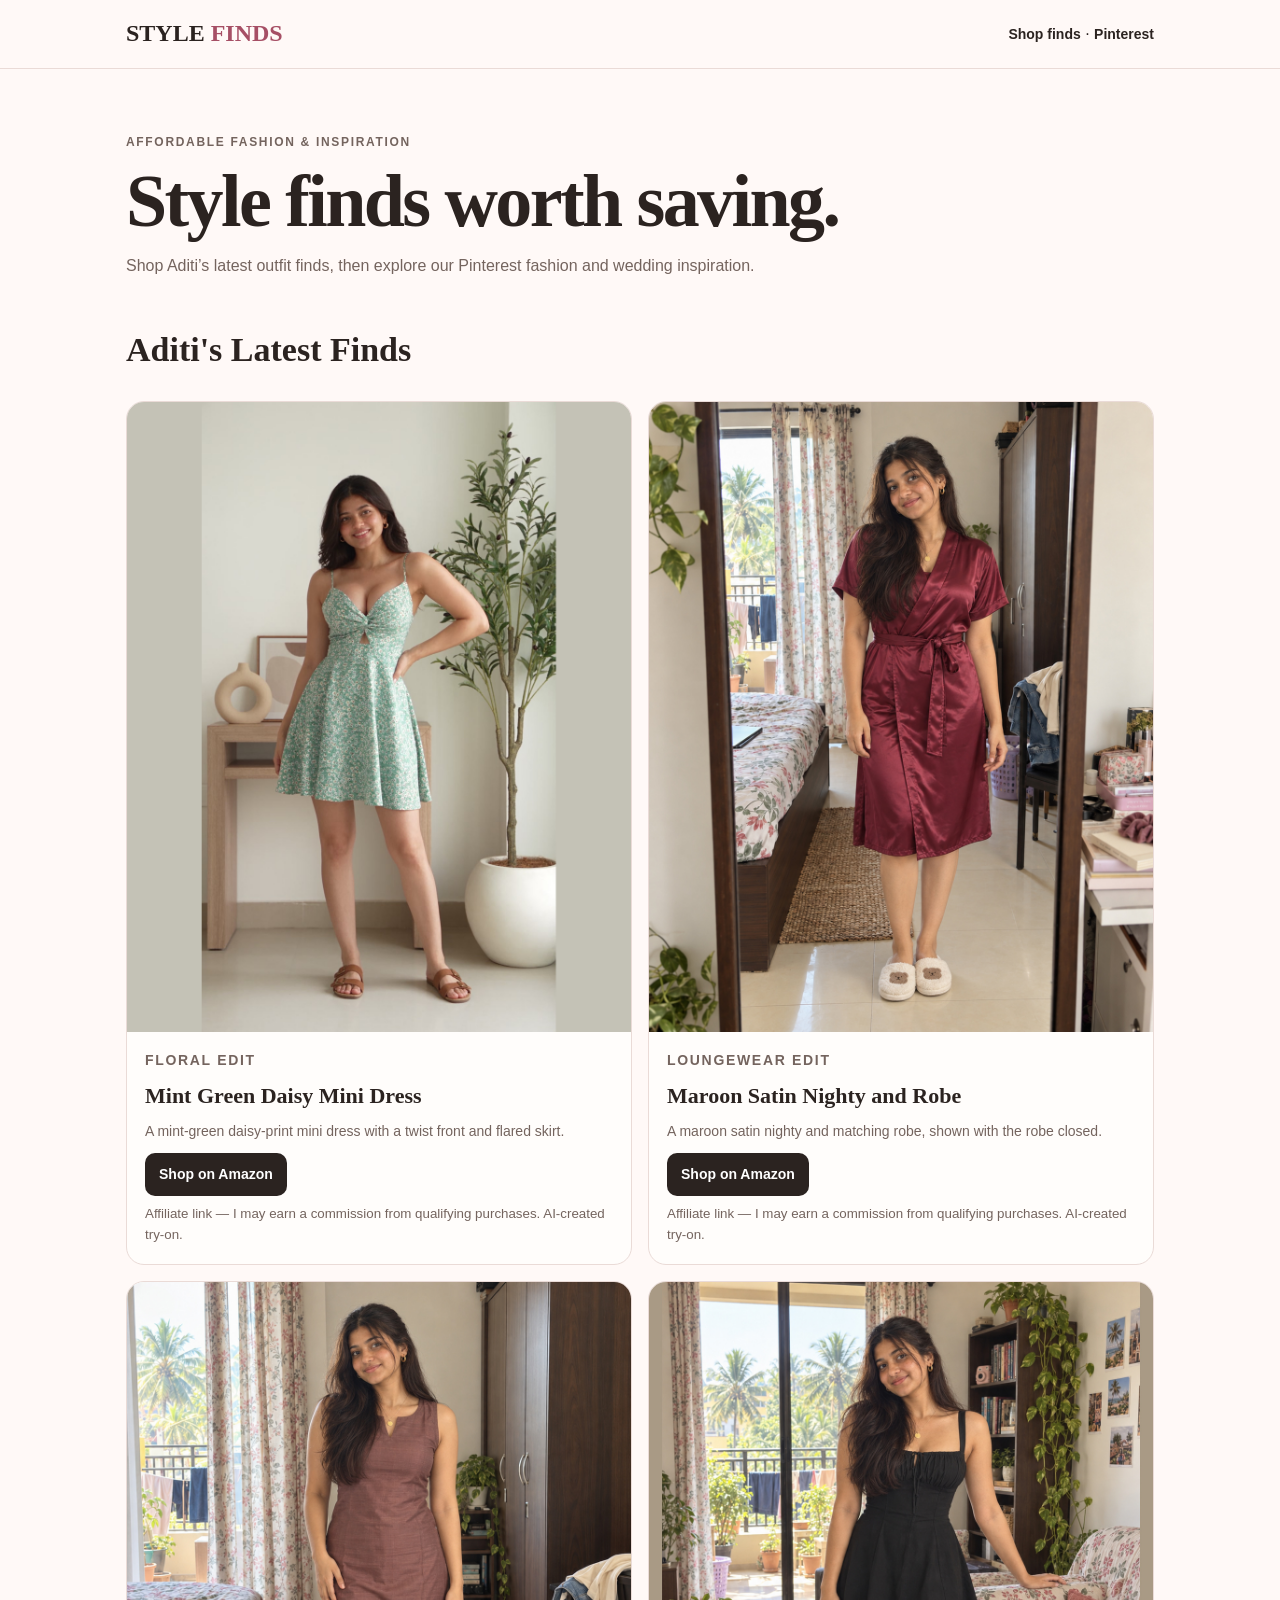
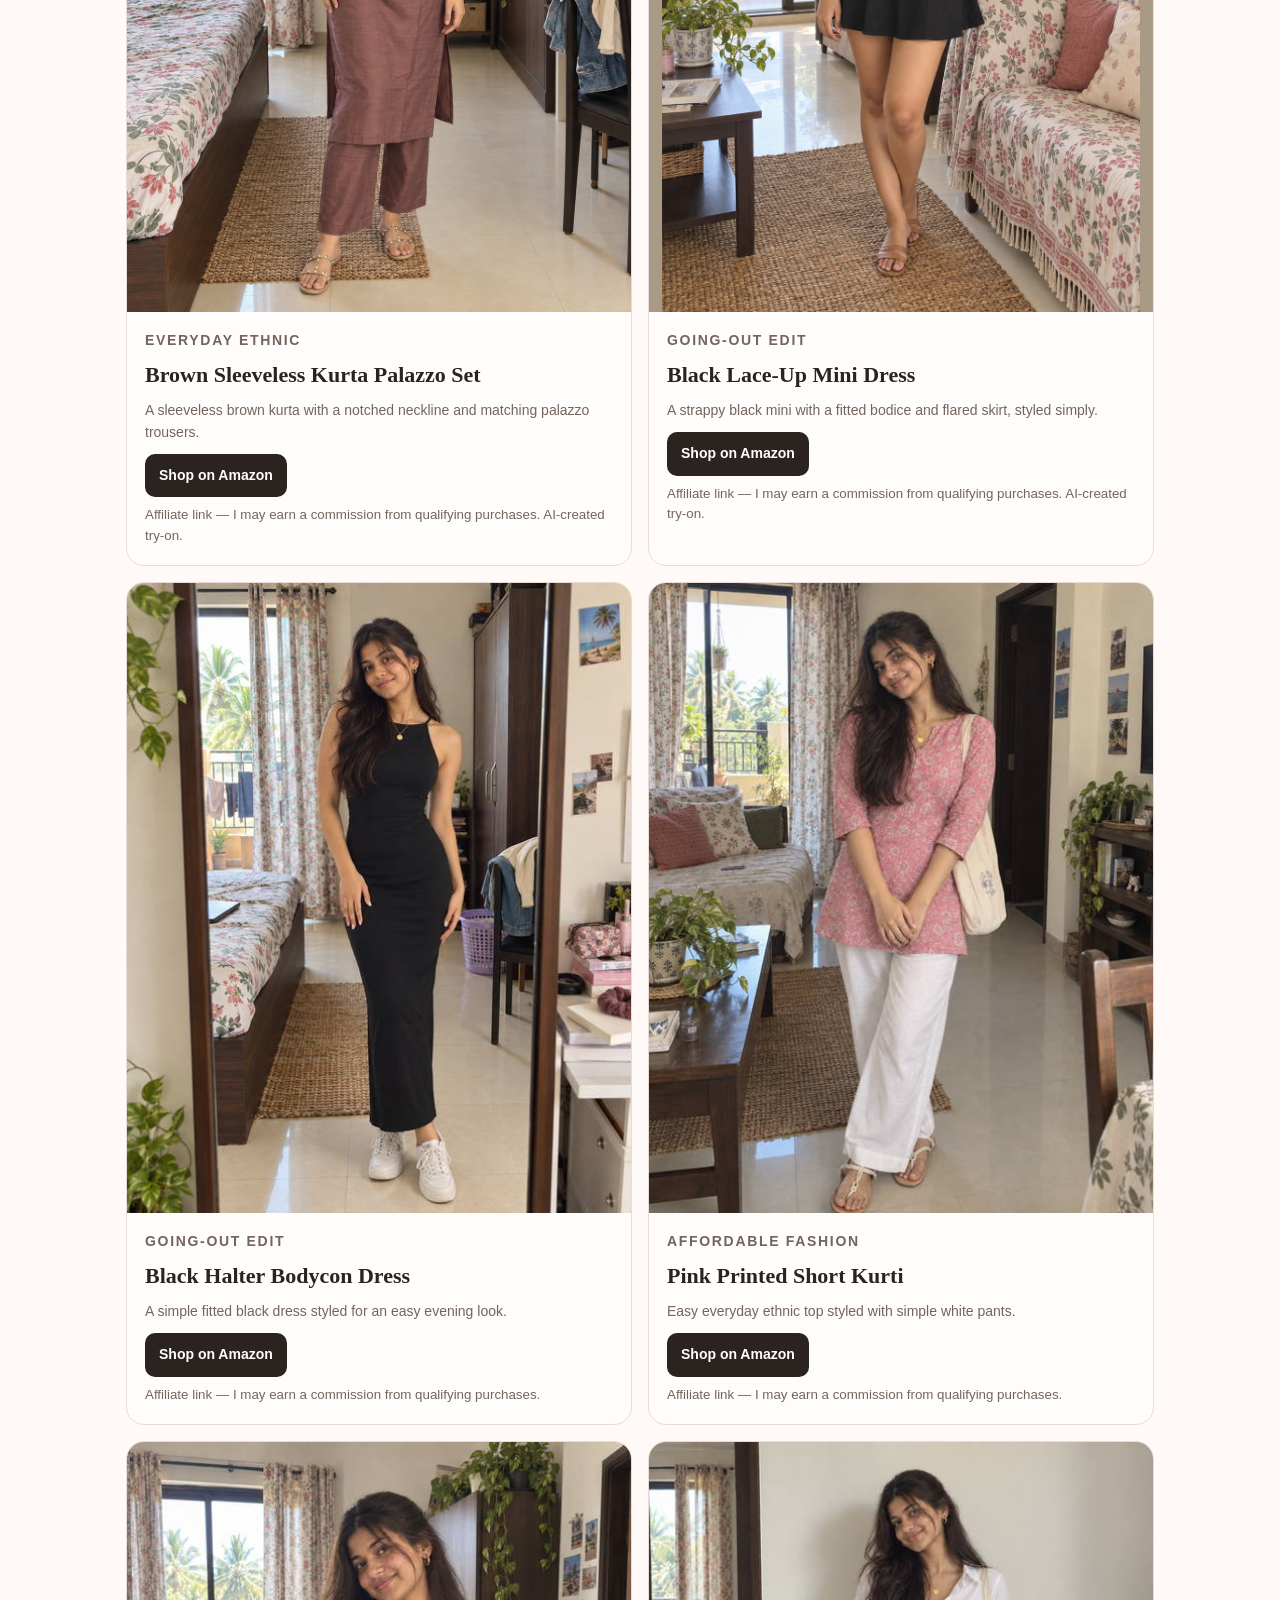
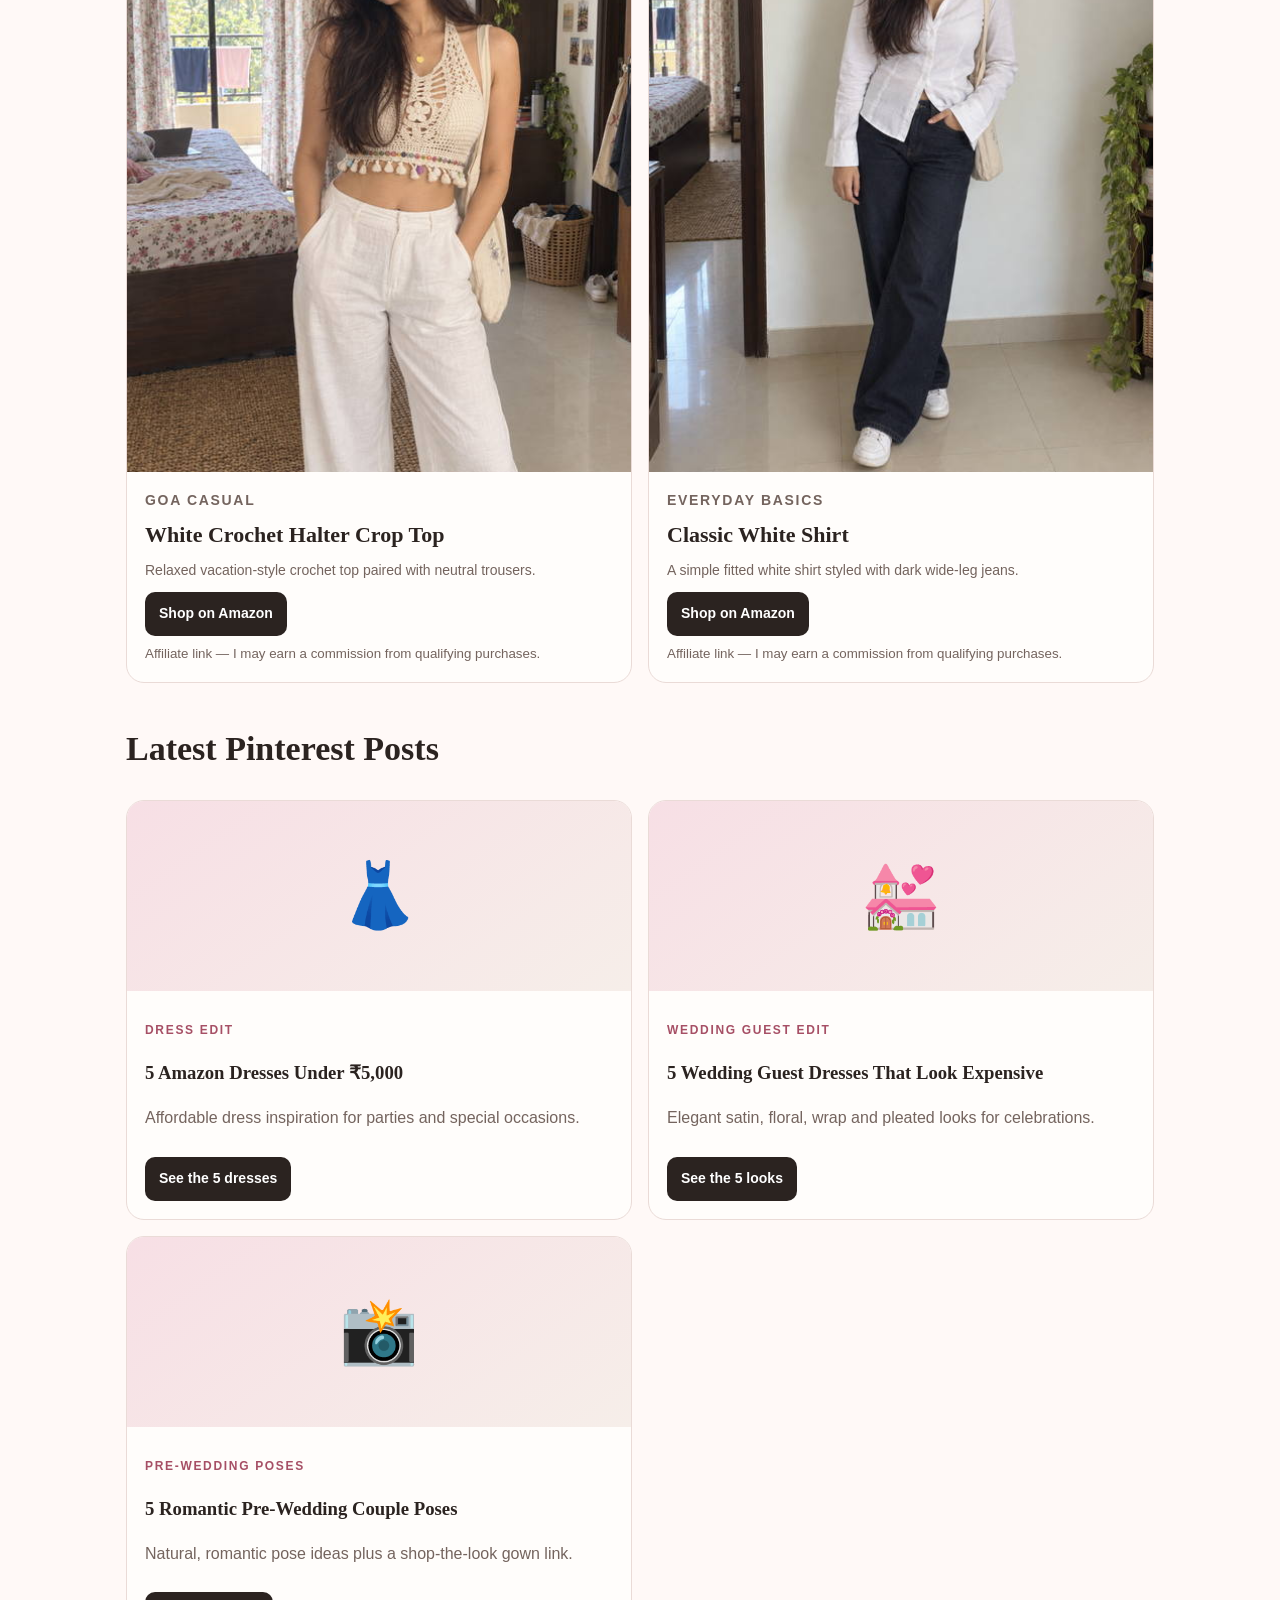
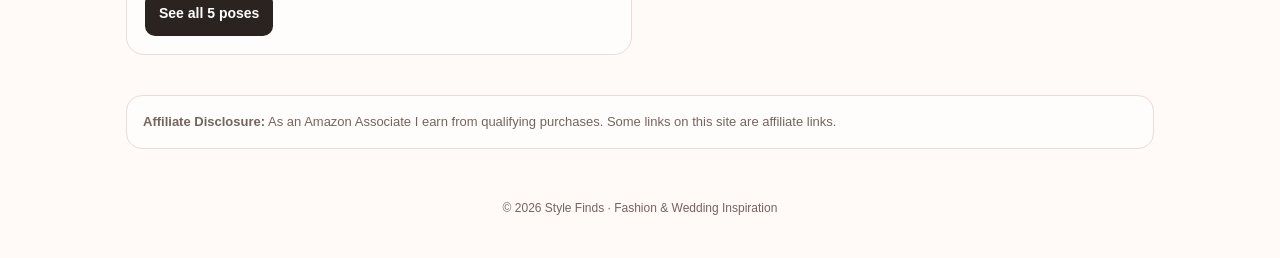
==== commit 75e667cc: "Add cheerful Aditi mint floral dress find" ====
--- a/index.html
+++ b/index.html
@@ -14,6 +14,18 @@
 <section id="instagram-finds">
   <h2>Aditi's Latest Finds</h2>
   <div class="product-grid">
+    <!-- fashion:70100ec237db:start -->
+    <article class="product">
+      <img src="assets/aditi-70100ec237db.jpg" alt="AI-created try-on: Aditi wearing Mint Green Daisy Mini Dress" class="product-image" loading="lazy" decoding="async" width="1080" height="1350">
+      <div class="product-copy">
+        <p class="product-category">Floral edit</p>
+        <h3>Mint Green Daisy Mini Dress</h3>
+        <p>A mint-green daisy-print mini dress with a twist front and flared skirt.</p>
+        <a href="https://link.amazon/B08DCC4Nr" target="_blank" rel="nofollow sponsored noopener">Shop on Amazon</a>
+        <small>Affiliate link — I may earn a commission from qualifying purchases. AI-created try-on.</small>
+      </div>
+    </article>
+    <!-- fashion:70100ec237db:end -->
     <!-- fashion:cbf00c484497:start -->
     <article class="product">
       <img src="assets/aditi-cbf00c484497.jpg" alt="AI-created try-on: Aditi wearing Maroon Satin Nighty and Robe" class="product-image" loading="lazy" decoding="async" width="1080" height="1350">
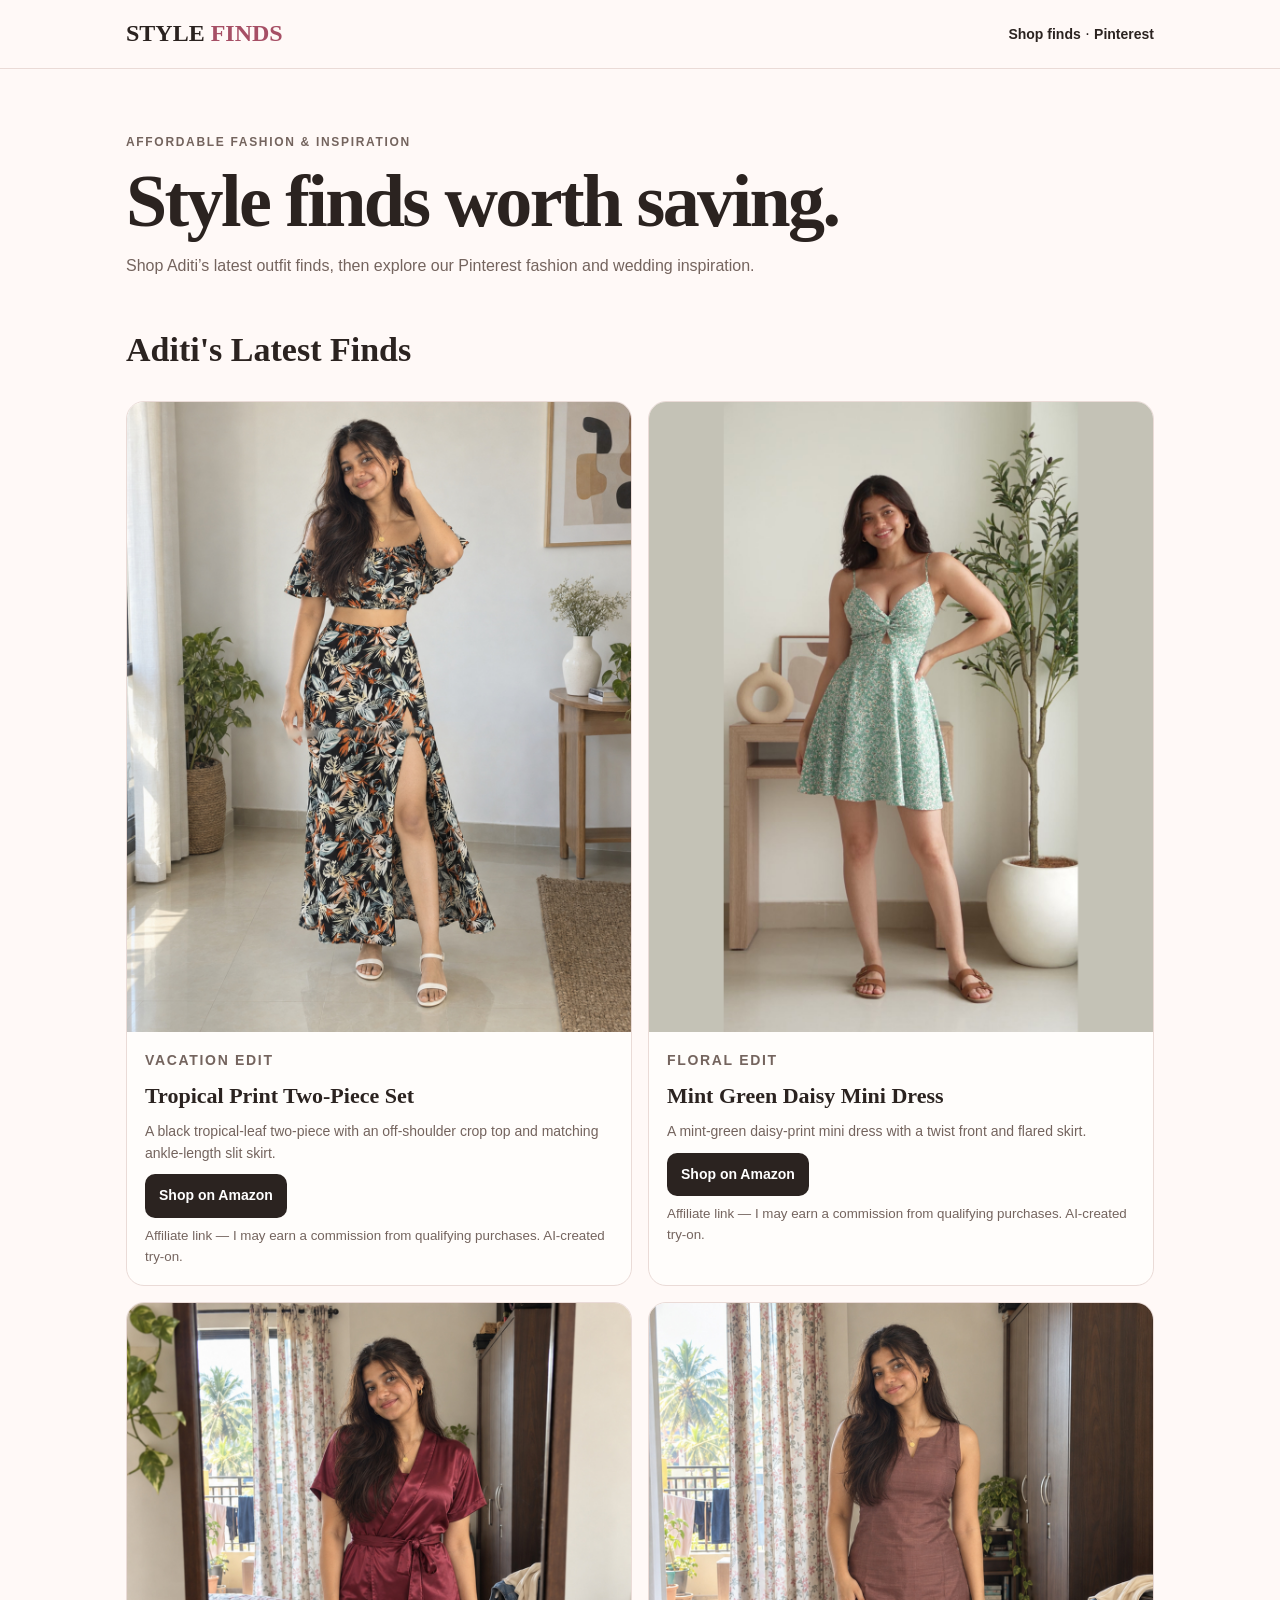
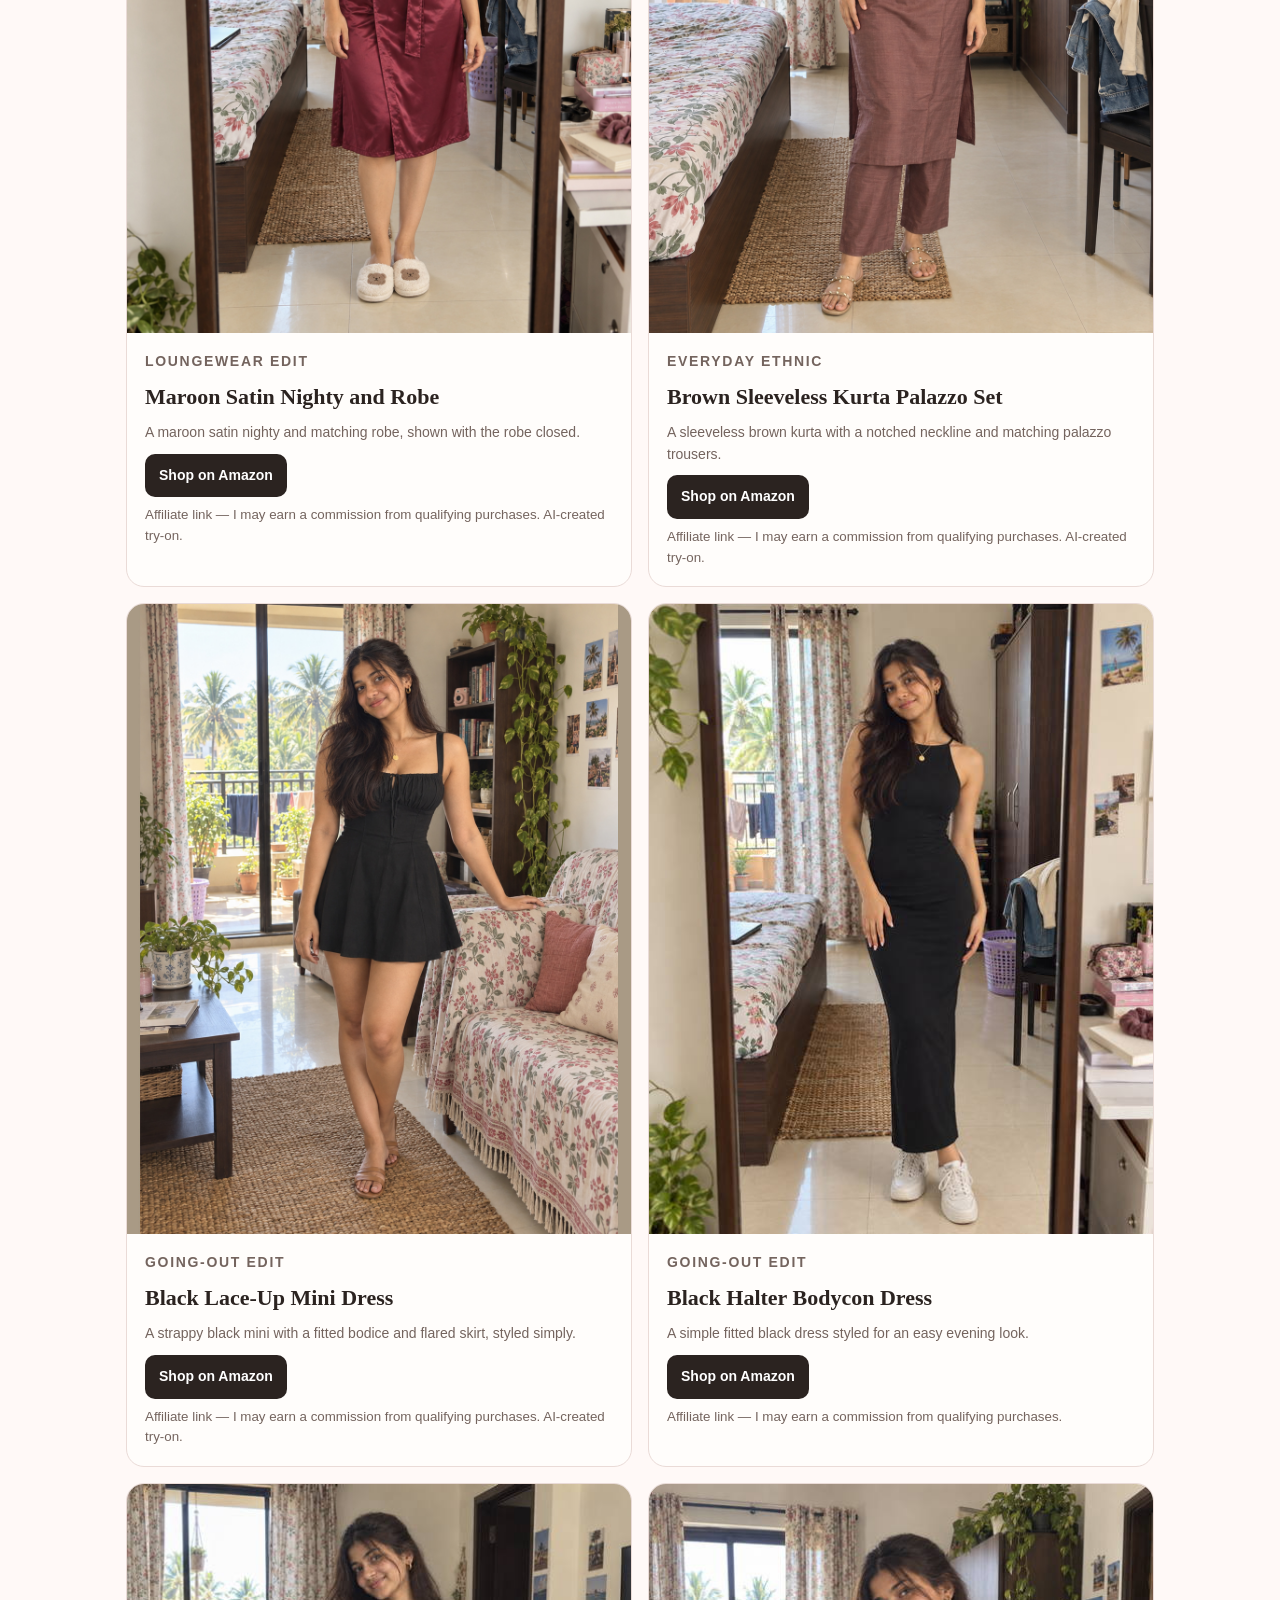
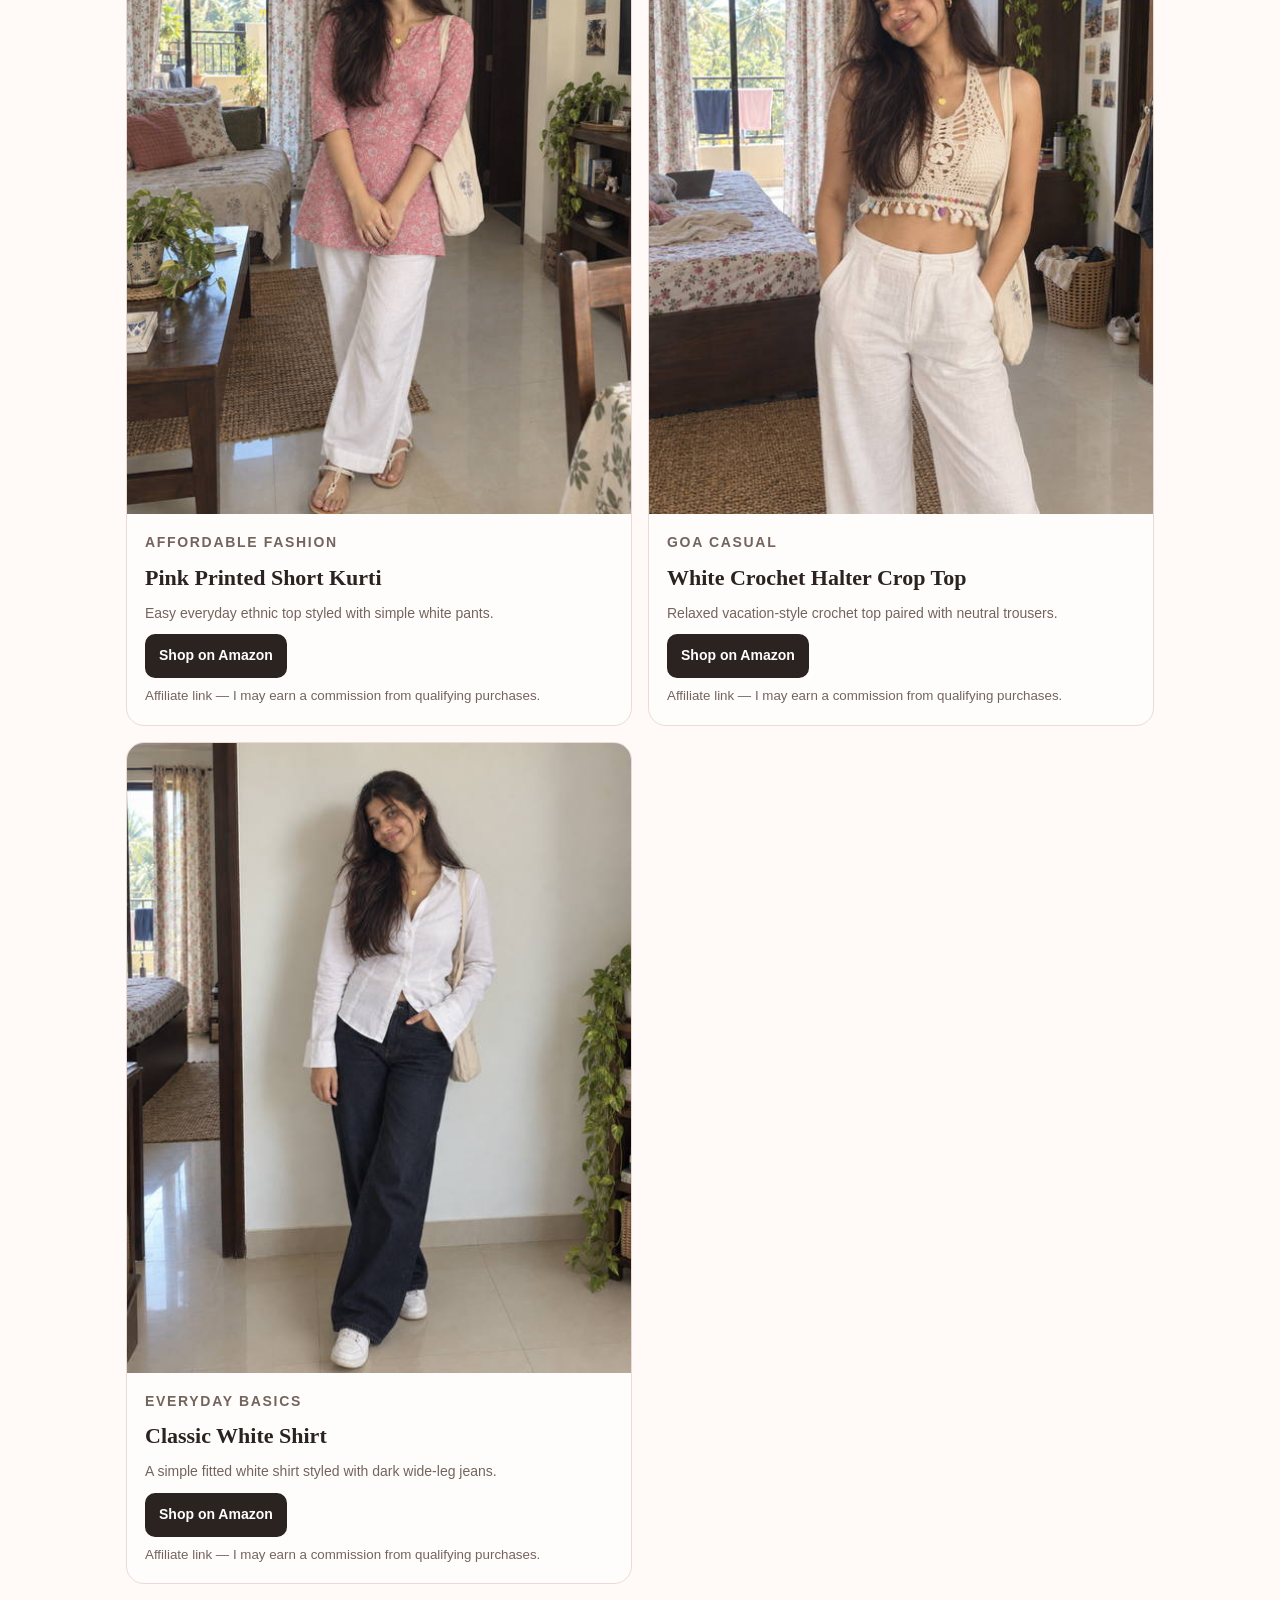
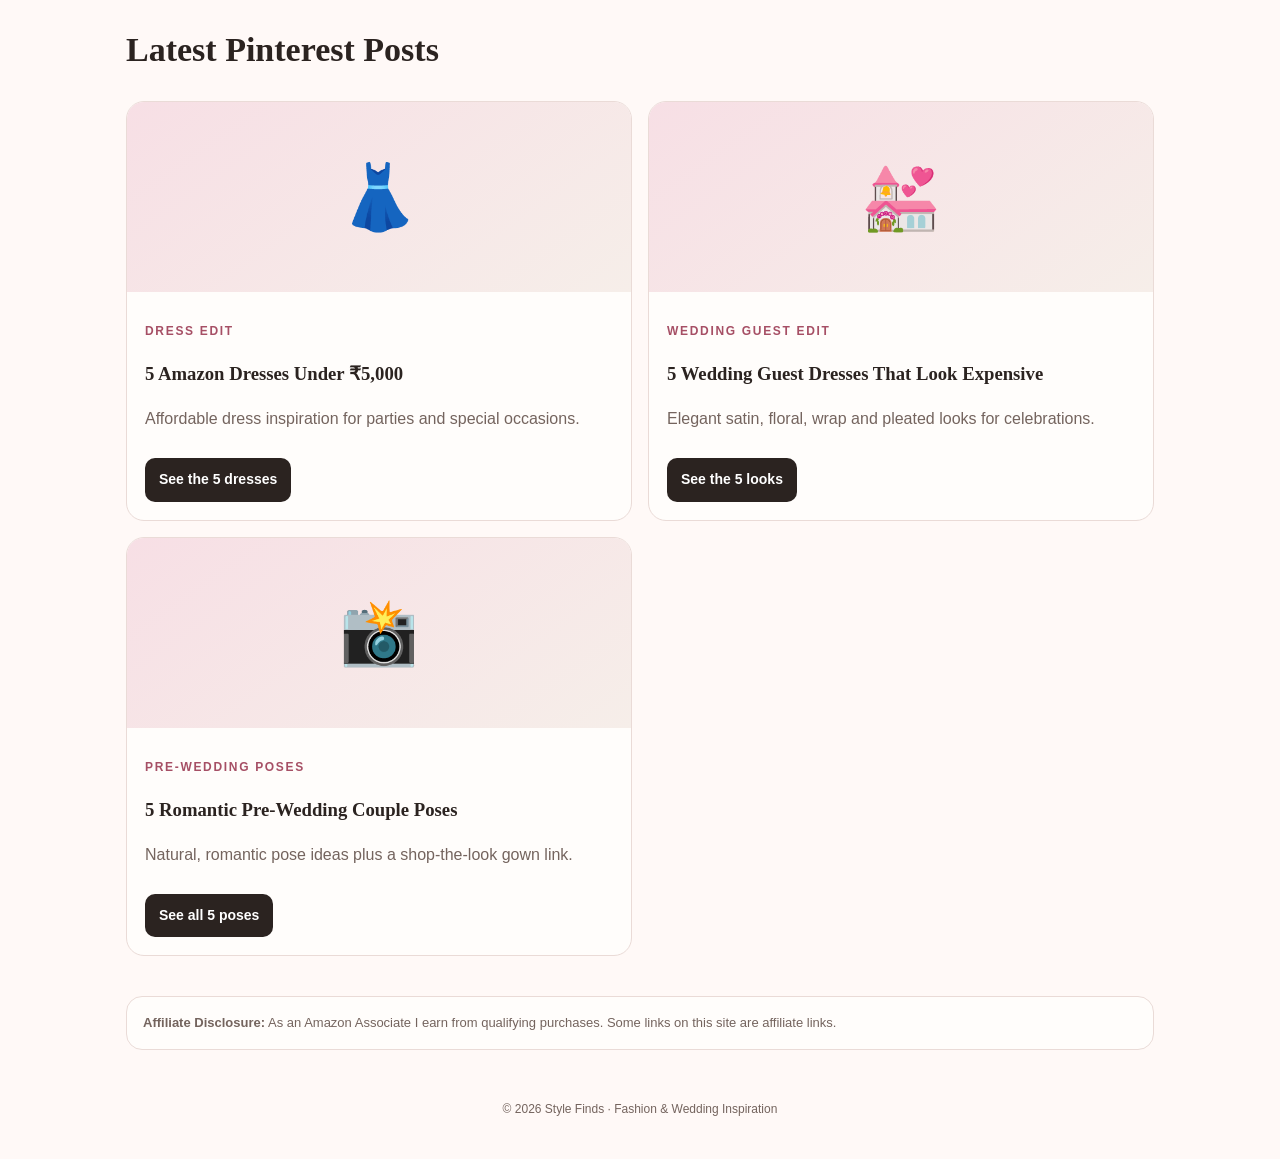
==== commit 76fa95ad: "Add Aditi tropical two-piece fashion find" ====
--- a/index.html
+++ b/index.html
@@ -14,6 +14,18 @@
 <section id="instagram-finds">
   <h2>Aditi's Latest Finds</h2>
   <div class="product-grid">
+    <!-- fashion:76c0fcae881b:start -->
+    <article class="product">
+      <img src="assets/aditi-76c0fcae881b.jpg" alt="AI-created try-on: Aditi wearing Tropical Print Two-Piece Set" class="product-image" loading="lazy" decoding="async" width="1080" height="1350">
+      <div class="product-copy">
+        <p class="product-category">Vacation edit</p>
+        <h3>Tropical Print Two-Piece Set</h3>
+        <p>A black tropical-leaf two-piece with an off-shoulder crop top and matching ankle-length slit skirt.</p>
+        <a href="https://link.amazon/B0g2kTtDA" target="_blank" rel="nofollow sponsored noopener">Shop on Amazon</a>
+        <small>Affiliate link — I may earn a commission from qualifying purchases. AI-created try-on.</small>
+      </div>
+    </article>
+    <!-- fashion:76c0fcae881b:end -->
     <!-- fashion:70100ec237db:start -->
     <article class="product">
       <img src="assets/aditi-70100ec237db.jpg" alt="AI-created try-on: Aditi wearing Mint Green Daisy Mini Dress" class="product-image" loading="lazy" decoding="async" width="1080" height="1350">
@@ -118,4 +130,5 @@
 
 
 <div class="notice"><strong>Affiliate Disclosure:</strong> As an Amazon Associate I earn from qualifying purchases. Some links on this site are affiliate links.</div>
-</main><footer>© 2026 Style Finds · Fashion & Wedding Inspiration</footer></body></html>+</main><footer>© 2026 Style Finds · Fashion & Wedding Inspiration</footer></body></html>
+
